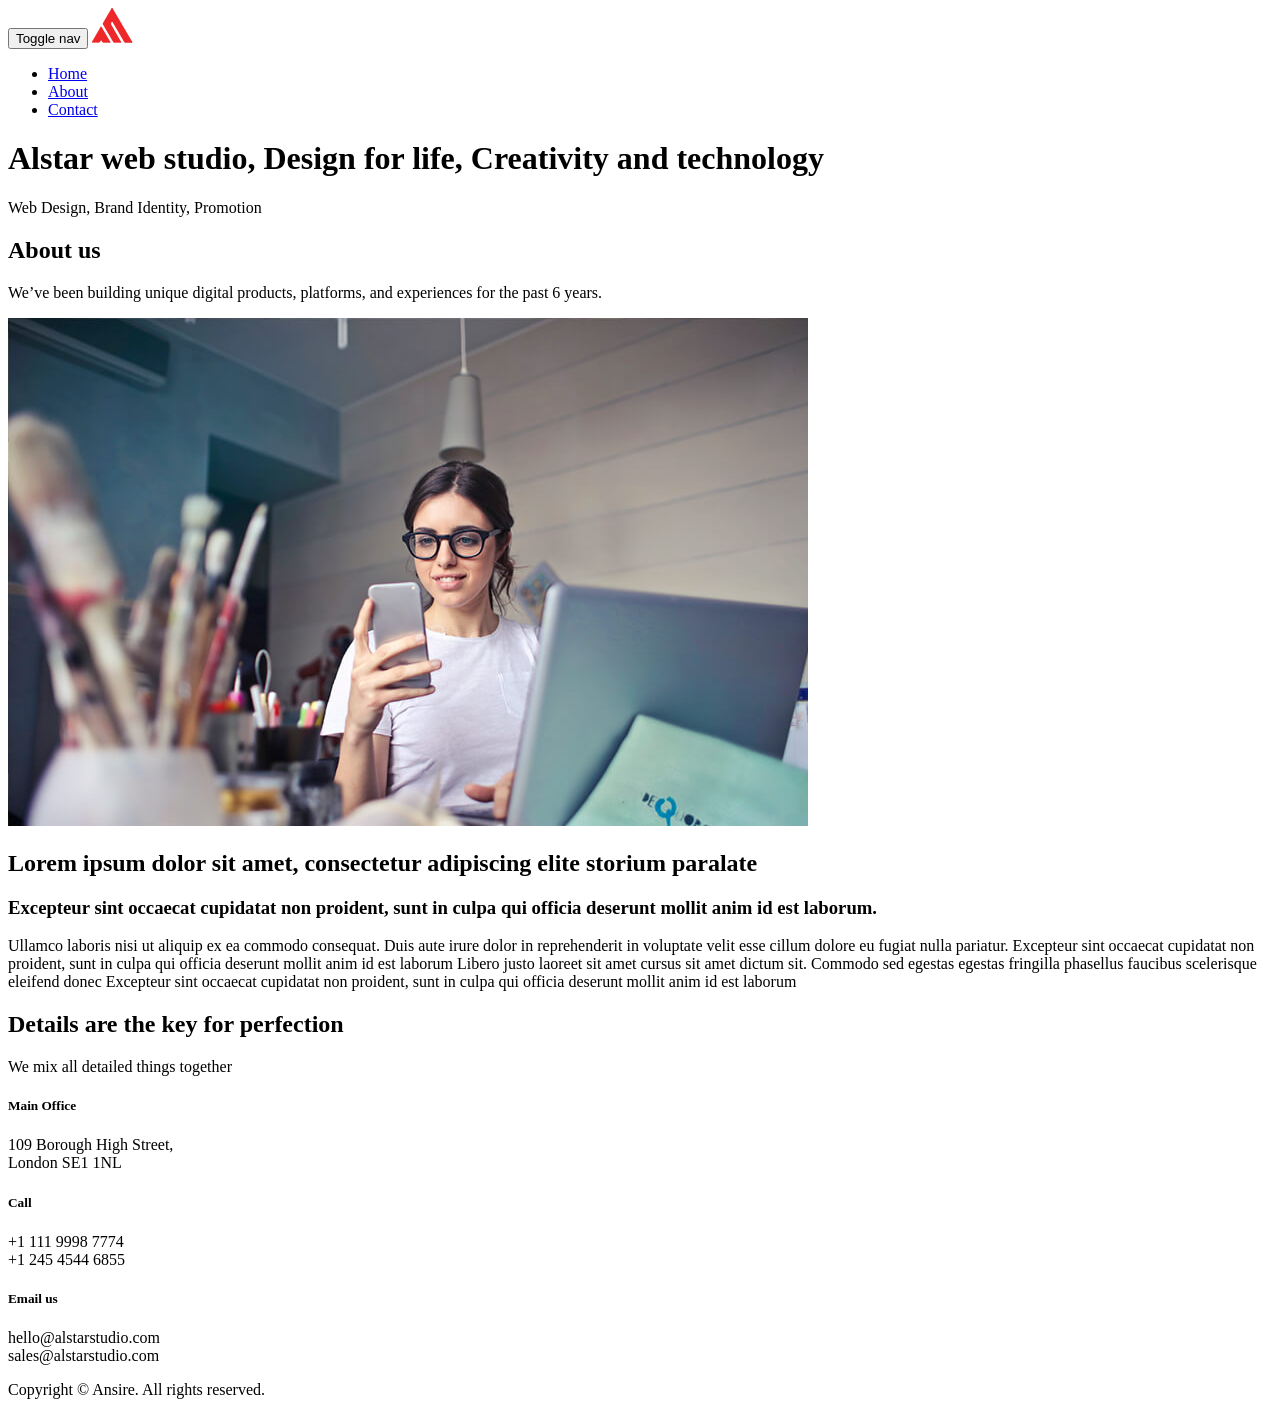
==== index.html @ 0c85a7f2 "changed everything" ====
<!DOCTYPE html>
<html>

<head>
  <title>Alstar - Bootstrap one page parallax template</title>
  <meta charset="utf-8" />
  <meta content="width=device-width, initial-scale=1, maximum-scale=1, user-scalable=no" name="viewport">
  <!-- css -->
  <link href="https://fonts.googleapis.com/css?family=Montserrat:400,700|Open+Sans:400,300,700,800" rel="stylesheet" media="screen">

  <link href="css/bootstrap.min.css" rel="stylesheet" media="screen">
  <link href="css/style.css" rel="stylesheet" media="screen">
  <link href="color/default.css" rel="stylesheet" media="screen">

  <!-- =======================================================
    Theme Name: Alstar
    Theme URL: https://bootstrapmade.com/alstar-free-parallax-bootstrap-template/
    Author: BootstrapMade.com
    Author URL: https://bootstrapmade.com
  ======================================================= -->

</head>

<body>

  <!-- Navigation -->
  <nav class="navbar navbar-default" role="navigation">
    <div class="container">
      <div class="navbar-header">
        <button type="button" class="navbar-toggle" data-toggle="collapse" data-target=".navbar-ex1-collapse">
          <span class="sr-only">Toggle nav</span>
          <span class="icon-bar"></span>
          <span class="icon-bar"></span>
          <span class="icon-bar"></span>
        </button>

        <!-- Logo text or image -->
        <a class="navbar-brand" href="index.html"><img src="img/ansire-logoThumb.png"></a>

      </div>
      <div class="navigation collapse navbar-collapse navbar-ex1-collapse">
        <ul class="nav navbar-nav">
          <li class="current"><a href="#intro">Home</a></li>
          <li><a href="#about">About</a></li>
          <li><a href="#foot">Contact</a></li>
        </ul>
      </div>
    </div>
  </nav>

  <!-- intro area -->
  <div id="intro">
    <div class="intro-text">
      <div class="container">
        <div class="col-md-12">
          <div id="rotator">
            <h1><span class="1strotate">Alstar web studio, Design for life, Creativity and technology</span></h1>
            <div class="line-spacer"></div>
            <p><span class="2ndrotate">Web Design, Brand Identity, Promotion</span></p>
          </div>
        </div>
      </div>
    </div>
  </div>

  <!-- About -->
  <section id="about" class="home-section bg-white">
    <div class="container">
      <div class="row">
        <div class="col-md-offset-2 col-md-8">
          <div class="section-heading">
            <h2>About us</h2>
            <div class="heading-line"></div>
            <p>We’ve been building unique digital products, platforms, and experiences for the past 6 years.</p>
          </div>
        </div>
      </div>
      <div class="row wow fadeInUp">
        <div class="col-md-6 about-img">
          <img src="img/about-img.jpg" alt="">
        </div>

        <div class="col-md-6 content">
          <h2>Lorem ipsum dolor sit amet, consectetur adipiscing elite storium paralate</h2>
          <h3>Excepteur sint occaecat cupidatat non proident, sunt in culpa qui officia deserunt mollit anim id est laborum.</h3>
          <p>
            Ullamco laboris nisi ut aliquip ex ea commodo consequat. Duis aute irure dolor in reprehenderit in voluptate velit esse cillum dolore eu fugiat nulla pariatur. Excepteur sint occaecat cupidatat non proident, sunt in culpa qui officia deserunt mollit anim id est laborum Libero justo laoreet sit amet cursus sit amet dictum sit. Commodo sed egestas egestas fringilla phasellus faucibus scelerisque eleifend donec Excepteur sint occaecat cupidatat non proident, sunt in culpa qui officia deserunt mollit anim id est laborum
          </p>
        </div>
      </div>
    </div>
  </section>

  <!-- Parallax 1 -->
  <section id="parallax1" class="home-section parallax" data-stellar-background-ratio="0.5">
    <div class="container">
      <div class="row">
        <div class="col-md-12">
          <div class="color-light">
            <h2 class="wow bounceInDown" data-wow-delay="0.5s">Details are the key for perfection</h2>
            <p class="lead wow bounceInUp" data-wow-delay="1s">We mix all detailed things together</p>
          </div>
        </div>
      </div>
    </div>
  </section>

  <!-- Bottom widget -->
  <section id="bottom-widget" class="home-section bg-white">
    <div class="container">
      <div class="row">
        <div class="col-md-4">
          <div class="contact-widget wow bounceInLeft">
            <i class="fa fa-map-marker fa-4x"></i>
            <h5>Main Office</h5>
            <p>
              109 Borough High Street,<br />London SE1 1NL
            </p>
          </div>
        </div>
        <div class="col-md-4">
          <div class="contact-widget wow bounceInUp">
            <i class="fa fa-phone fa-4x"></i>
            <h5>Call</h5>
            <p>
              +1 111 9998 7774<br> +1 245 4544 6855

            </p>
          </div>
        </div>
        <div class="col-md-4">
          <div class="contact-widget wow bounceInRight">
            <i class="fa fa-envelope fa-4x"></i>
            <h5>Email us</h5>
            <p>
              hello@alstarstudio.com<br />sales@alstarstudio.com
            </p>
          </div>
        </div>
      </div>
    </div>
  </section>

  <!-- Footer -->
  <footer id = "foot">
    <div class="container">
      <div class="row">
        <div class="col-md-12">
          <p>Copyright &copy; Ansire. All rights reserved.</p>
          <div class="credits">
            <!--
              All the links in the footer should remain intact.
              You can delete the links only if you purchased the pro version.
              Licensing information: https://bootstrapmade.com/license/
              Purchase the pro version with working PHP/AJAX contact form: https://bootstrapmade.com/buy/?theme=Alstar
            -->
          </div>
        </div>
      </div>
    </div>
  </footer>

  <a href="#" class="back-to-top"><i class="fa fa-chevron-up"></i></a>

  <!-- js -->
  <script src="js/jquery.js"></script>
  <script src="js/bootstrap.min.js"></script>
  <script src="js/wow.min.js"></script>
  <script src="js/mb.bgndGallery.js"></script>
  <script src="js/mb.bgndGallery.effects.js"></script>
  <script src="js/jquery.simple-text-rotator.min.js"></script>
  <script src="js/jquery.scrollTo.min.js"></script>
  <script src="js/jquery.nav.js"></script>
  <script src="js/modernizr.custom.js"></script>
  <script src="js/grid.js"></script>
  <script src="js/stellar.js"></script>
  <!-- Contact Form JavaScript File -->
  <script src="contactform/contactform.js"></script>

  <!-- Template Custom Javascript File -->
  <script src="js/custom.js"></script>

</body>
</html>
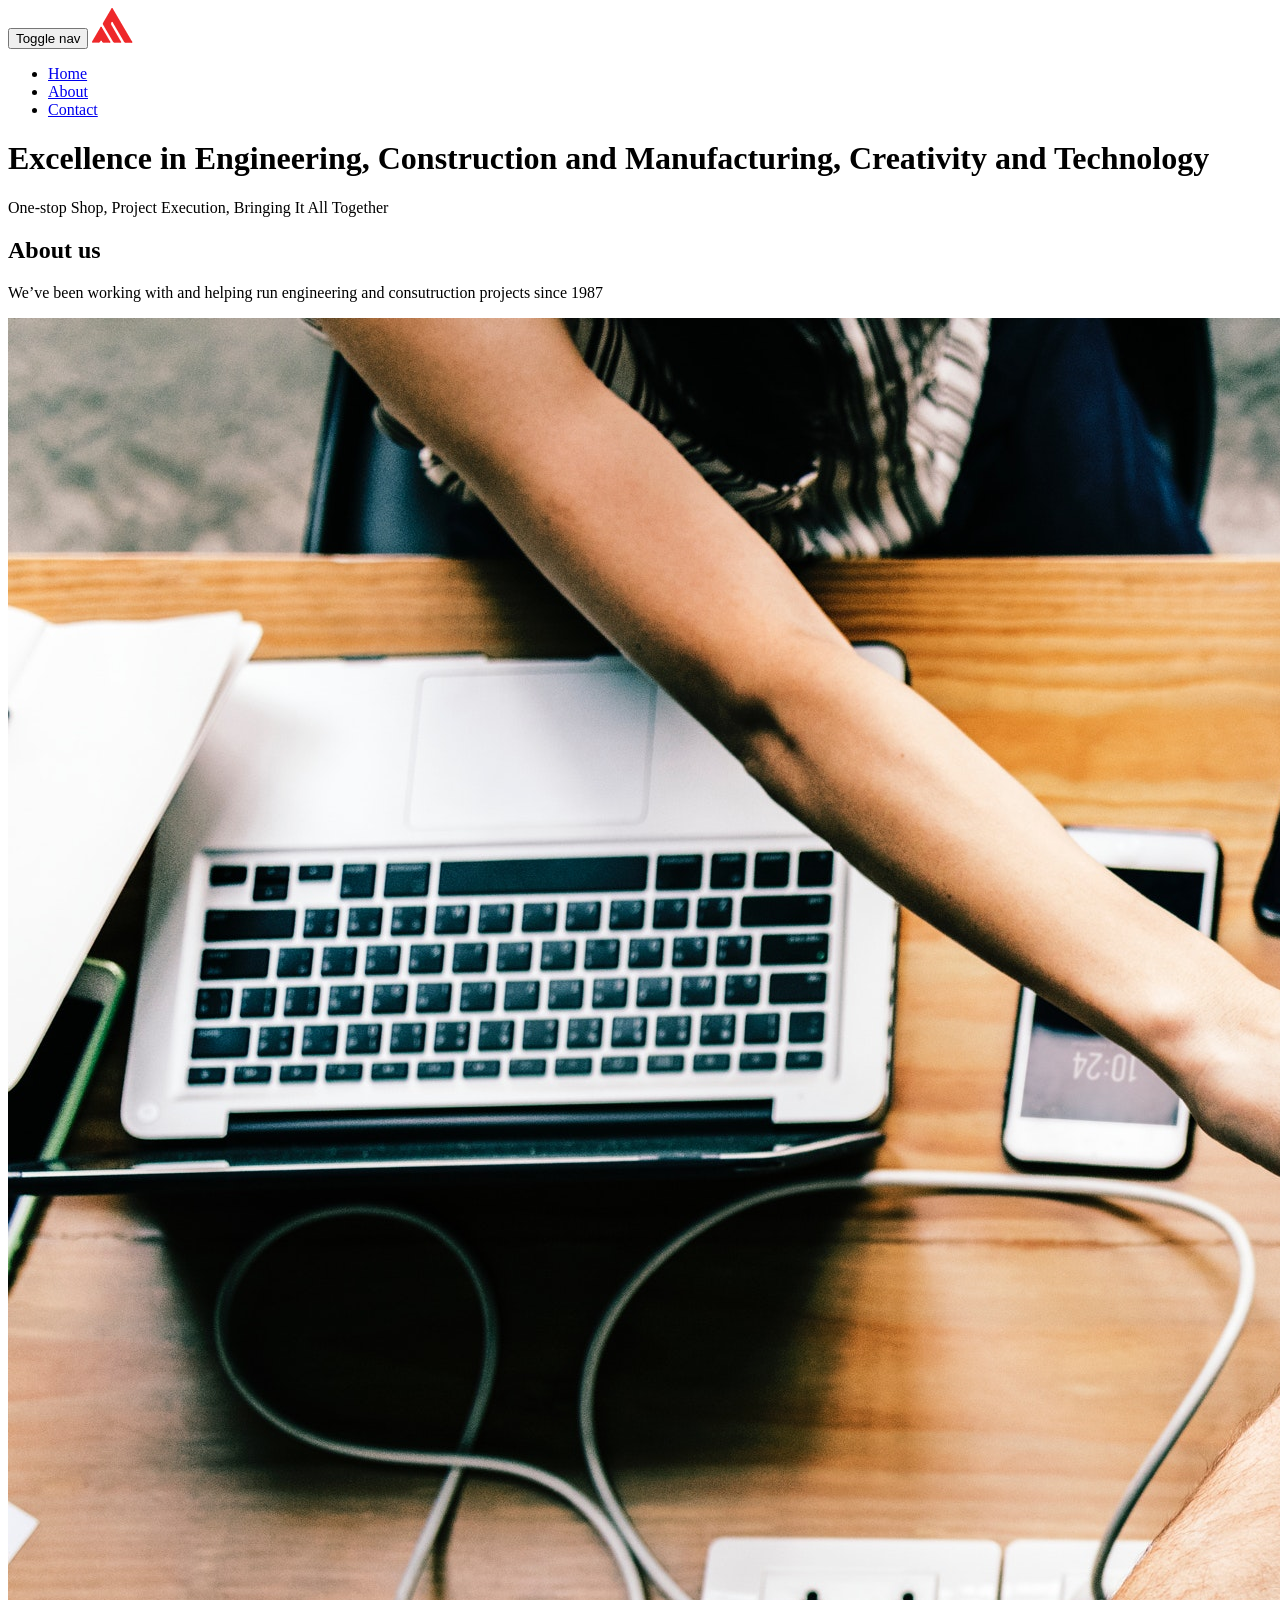
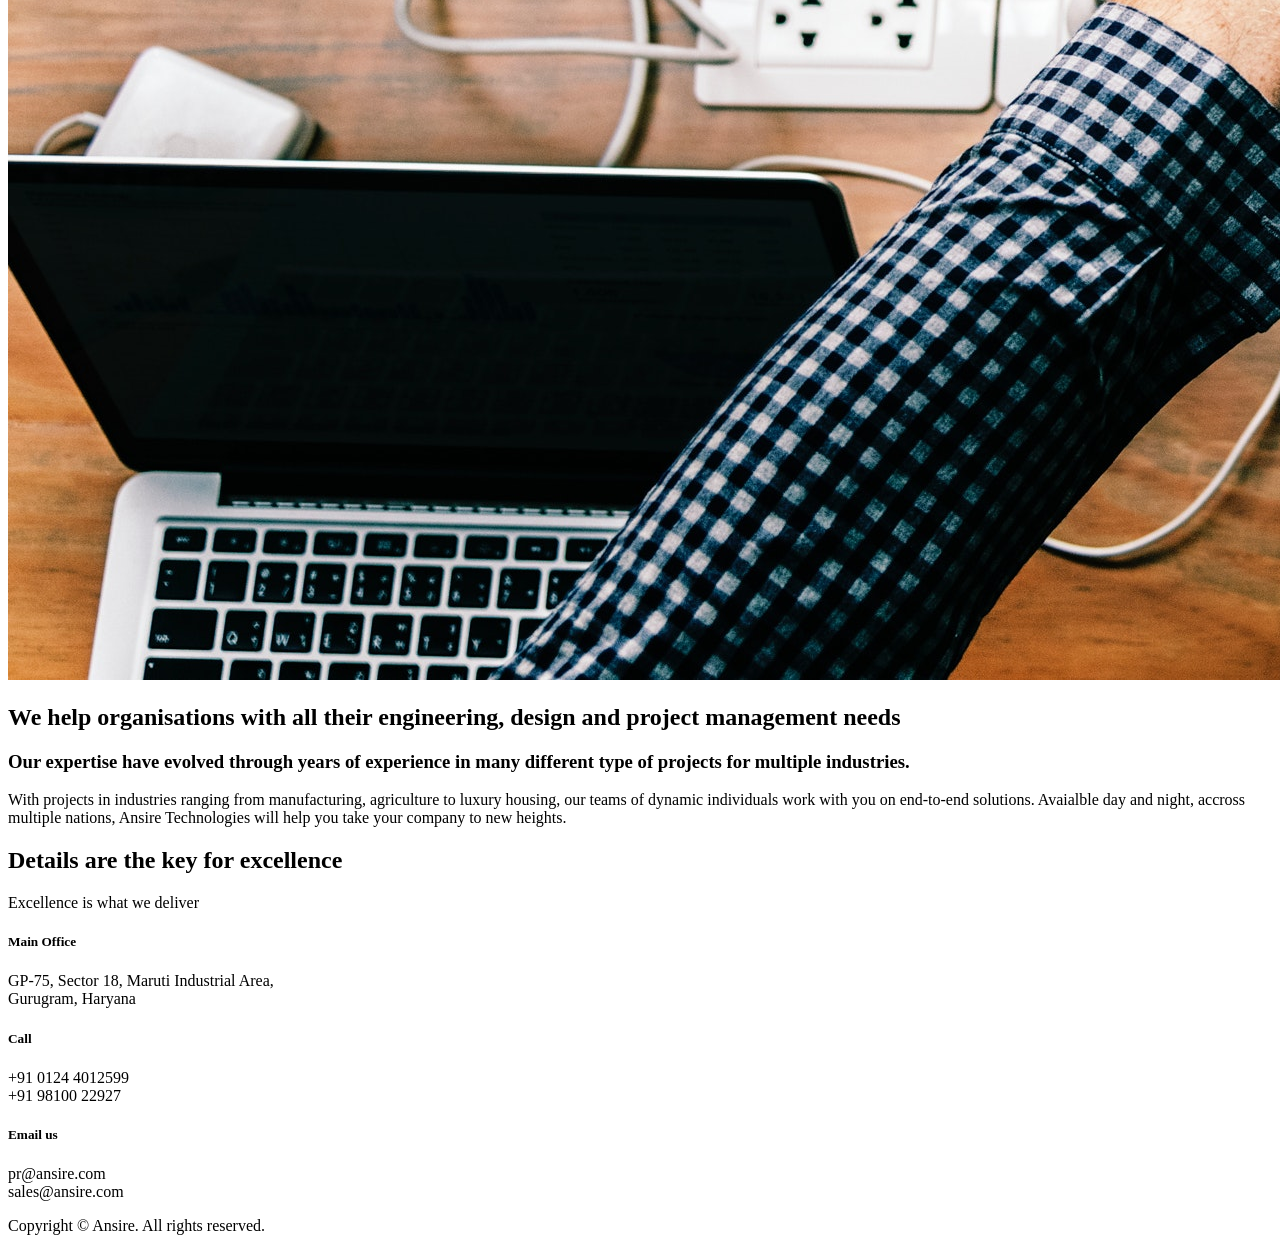
==== commit bcf951f6: "text and data changes" ====
--- a/index.html
+++ b/index.html
@@ -2,7 +2,7 @@
 <html>
 
 <head>
-  <title>Alstar - Bootstrap one page parallax template</title>
+  <title>Ansire</title>
   <meta charset="utf-8" />
   <meta content="width=device-width, initial-scale=1, maximum-scale=1, user-scalable=no" name="viewport">
   <!-- css -->
@@ -54,9 +54,9 @@
       <div class="container">
         <div class="col-md-12">
           <div id="rotator">
-            <h1><span class="1strotate">Alstar web studio, Design for life, Creativity and technology</span></h1>
+            <h1><span class="1strotate">Excellence in Engineering, Construction and Manufacturing, Creativity and Technology</span></h1>
             <div class="line-spacer"></div>
-            <p><span class="2ndrotate">Web Design, Brand Identity, Promotion</span></p>
+            <p><span class="2ndrotate">One-stop Shop, Project Execution, Bringing It All Together</span></p>
           </div>
         </div>
       </div>
@@ -71,7 +71,7 @@
           <div class="section-heading">
             <h2>About us</h2>
             <div class="heading-line"></div>
-            <p>We’ve been building unique digital products, platforms, and experiences for the past 6 years.</p>
+            <p>We’ve been working with and helping run engineering and consutruction projects since 1987</p>
           </div>
         </div>
       </div>
@@ -81,10 +81,10 @@
         </div>
 
         <div class="col-md-6 content">
-          <h2>Lorem ipsum dolor sit amet, consectetur adipiscing elite storium paralate</h2>
-          <h3>Excepteur sint occaecat cupidatat non proident, sunt in culpa qui officia deserunt mollit anim id est laborum.</h3>
+          <h2>We help organisations with all their engineering, design and project management needs</h2>
+          <h3>Our expertise have evolved through years of experience in many different type of projects for multiple industries.</h3>
           <p>
-            Ullamco laboris nisi ut aliquip ex ea commodo consequat. Duis aute irure dolor in reprehenderit in voluptate velit esse cillum dolore eu fugiat nulla pariatur. Excepteur sint occaecat cupidatat non proident, sunt in culpa qui officia deserunt mollit anim id est laborum Libero justo laoreet sit amet cursus sit amet dictum sit. Commodo sed egestas egestas fringilla phasellus faucibus scelerisque eleifend donec Excepteur sint occaecat cupidatat non proident, sunt in culpa qui officia deserunt mollit anim id est laborum
+            With projects in industries ranging from manufacturing, agriculture to luxury housing, our teams of dynamic individuals work with you on end-to-end solutions. Avaialble day and night, accross multiple nations, Ansire Technologies will help you take your company to new heights.
           </p>
         </div>
       </div>
@@ -97,8 +97,8 @@
       <div class="row">
         <div class="col-md-12">
           <div class="color-light">
-            <h2 class="wow bounceInDown" data-wow-delay="0.5s">Details are the key for perfection</h2>
-            <p class="lead wow bounceInUp" data-wow-delay="1s">We mix all detailed things together</p>
+            <h2 class="wow bounceInDown" data-wow-delay="0.5s">Details are the key for excellence</h2>
+            <p class="lead wow bounceInUp" data-wow-delay="1s">Excellence is what we deliver</p>
           </div>
         </div>
       </div>
@@ -114,7 +114,7 @@
             <i class="fa fa-map-marker fa-4x"></i>
             <h5>Main Office</h5>
             <p>
-              109 Borough High Street,<br />London SE1 1NL
+              GP-75, Sector 18, Maruti Industrial Area,<br />Gurugram, Haryana
             </p>
           </div>
         </div>
@@ -123,7 +123,7 @@
             <i class="fa fa-phone fa-4x"></i>
             <h5>Call</h5>
             <p>
-              +1 111 9998 7774<br> +1 245 4544 6855
+              +91 0124 4012599 <br> +91 98100 22927
 
             </p>
           </div>
@@ -133,7 +133,7 @@
             <i class="fa fa-envelope fa-4x"></i>
             <h5>Email us</h5>
             <p>
-              hello@alstarstudio.com<br />sales@alstarstudio.com
+              pr@ansire.com<br />sales@ansire.com
             </p>
           </div>
         </div>
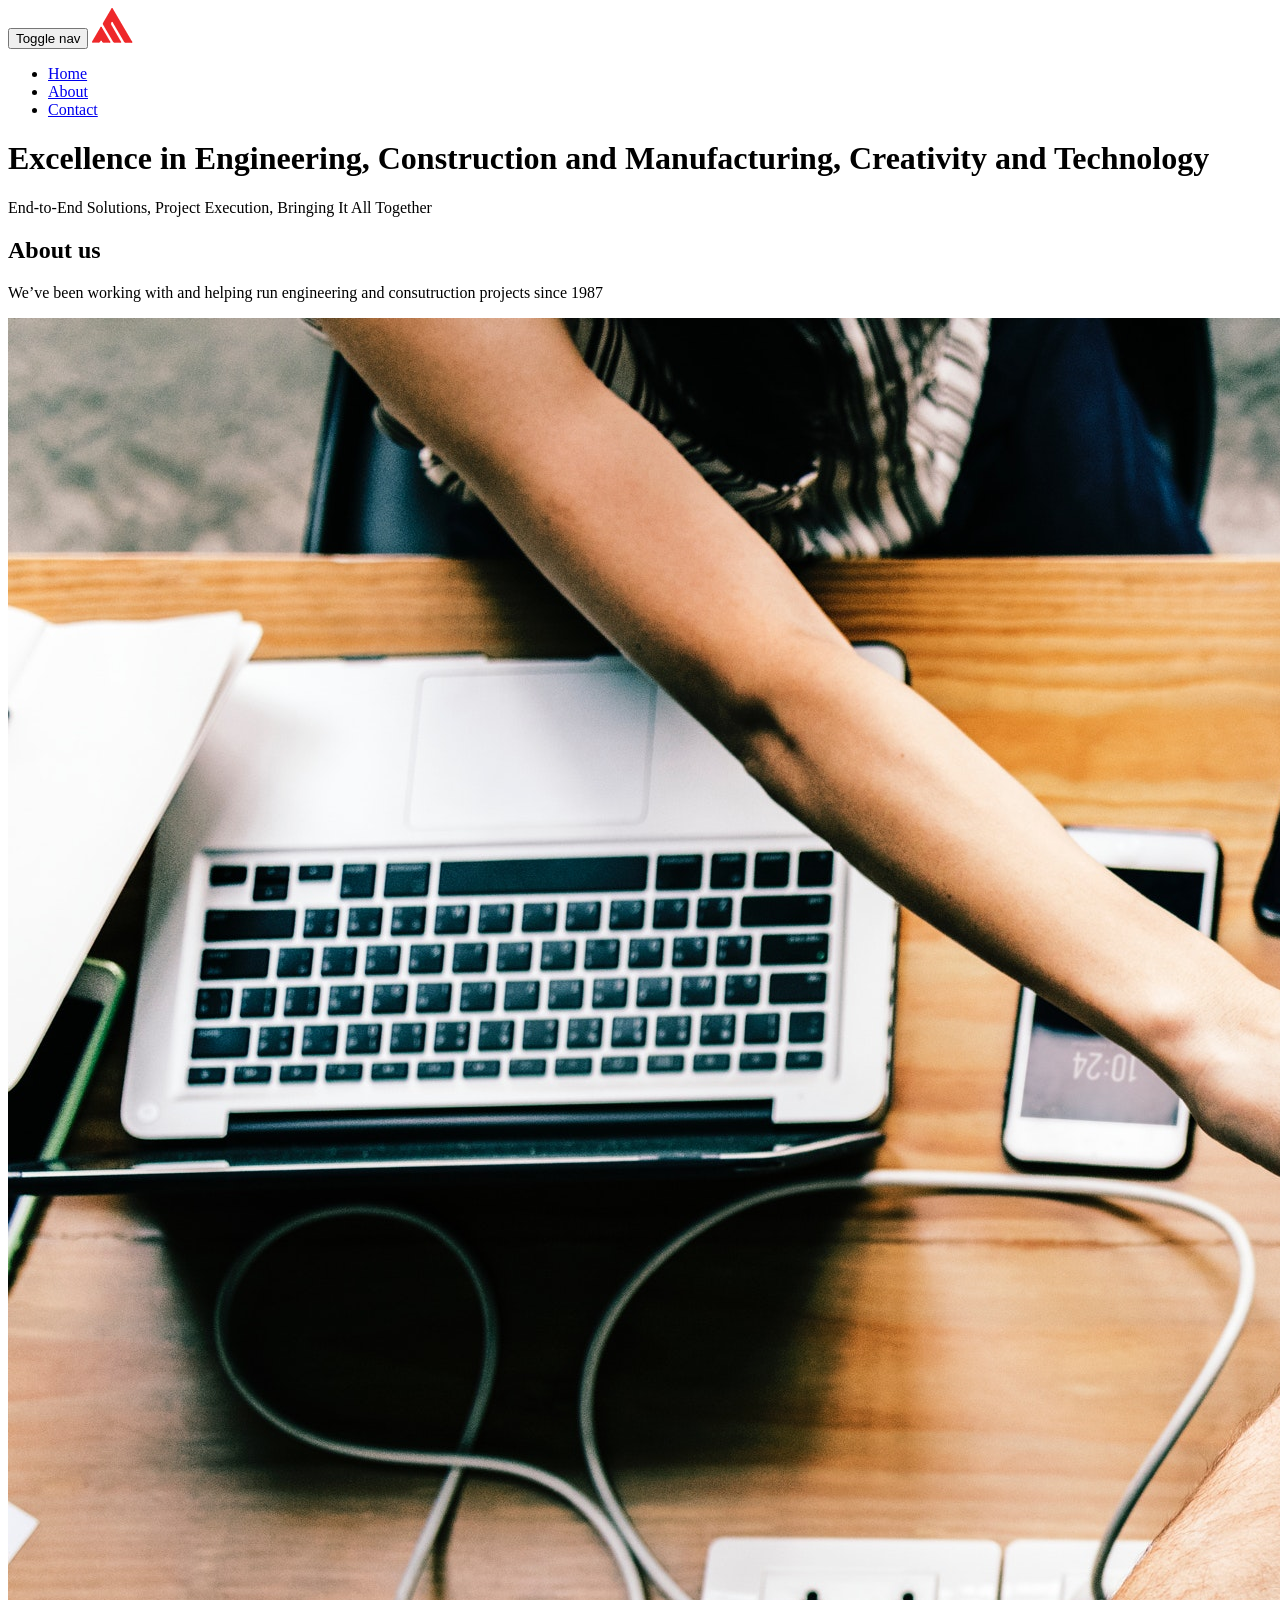
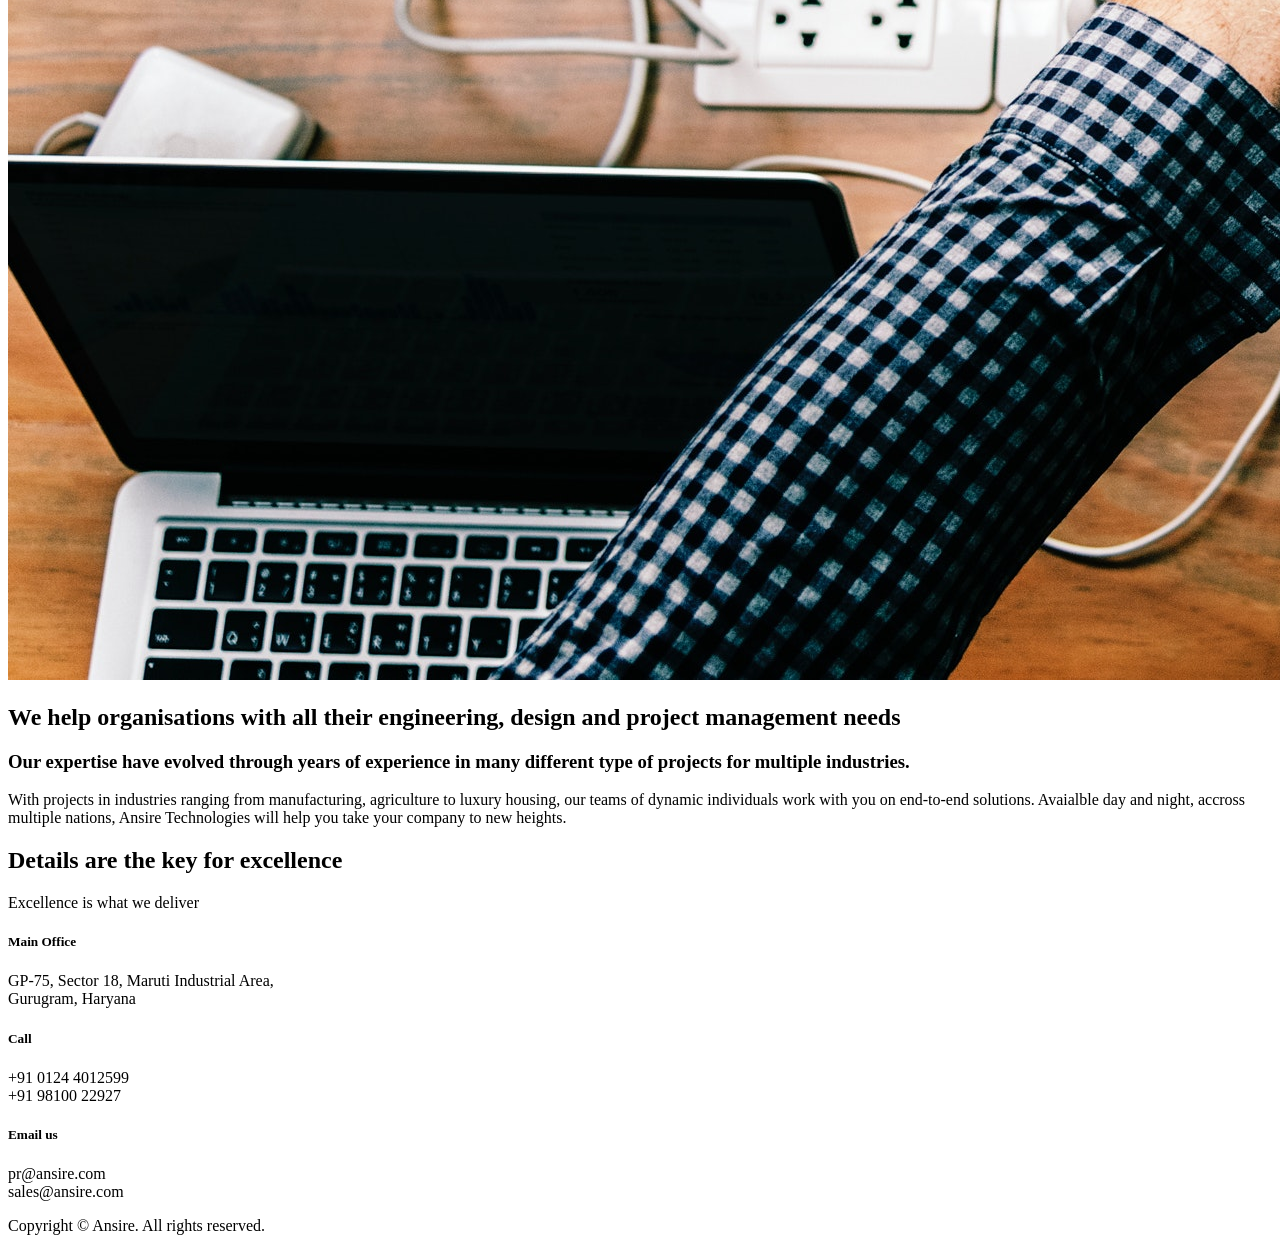
==== commit 70b21085: "master" ====
--- a/index.html
+++ b/index.html
@@ -1,4 +1,4 @@
-<!DOCTYPE html>
+﻿<!DOCTYPE html>
 <html>
 
 <head>
@@ -56,7 +56,7 @@
           <div id="rotator">
             <h1><span class="1strotate">Excellence in Engineering, Construction and Manufacturing, Creativity and Technology</span></h1>
             <div class="line-spacer"></div>
-            <p><span class="2ndrotate">One-stop Shop, Project Execution, Bringing It All Together</span></p>
+            <p><span class="2ndrotate">End-to-End Solutions, Project Execution, Bringing It All Together</span></p>
           </div>
         </div>
       </div>
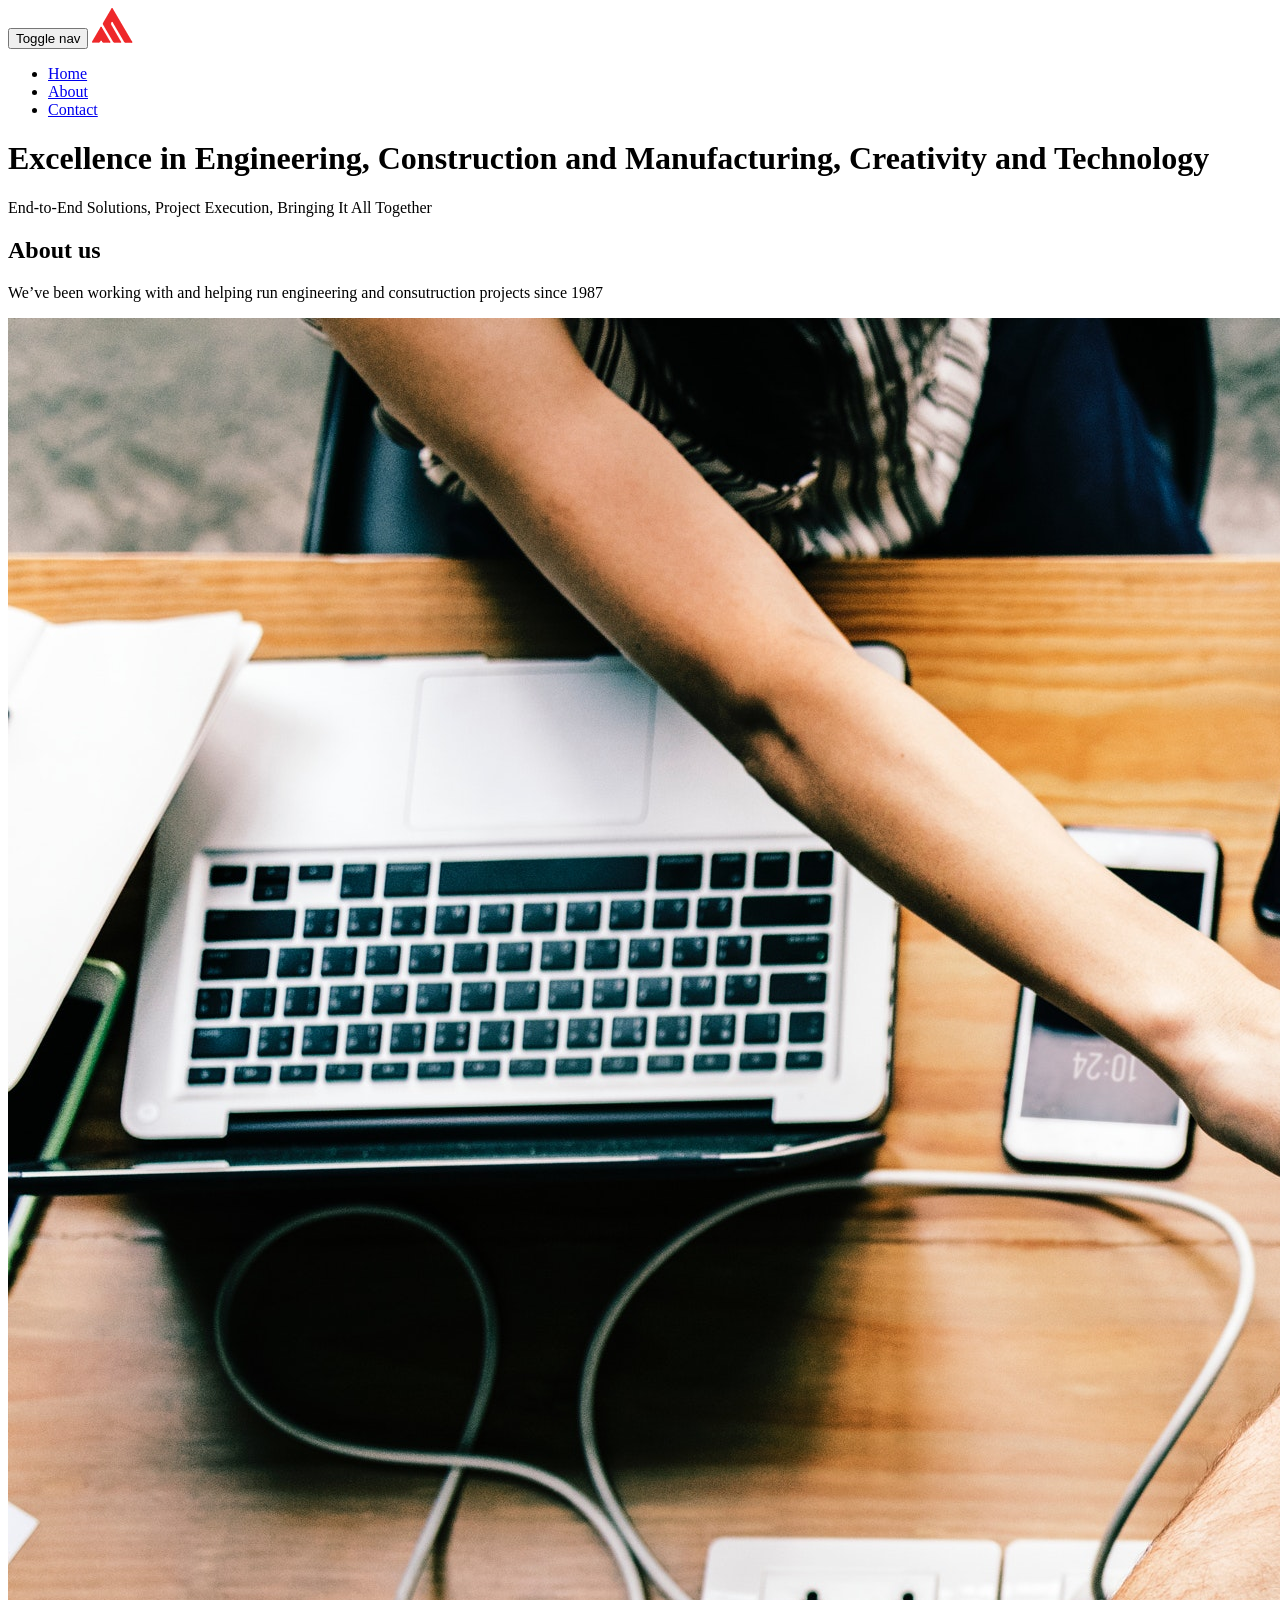
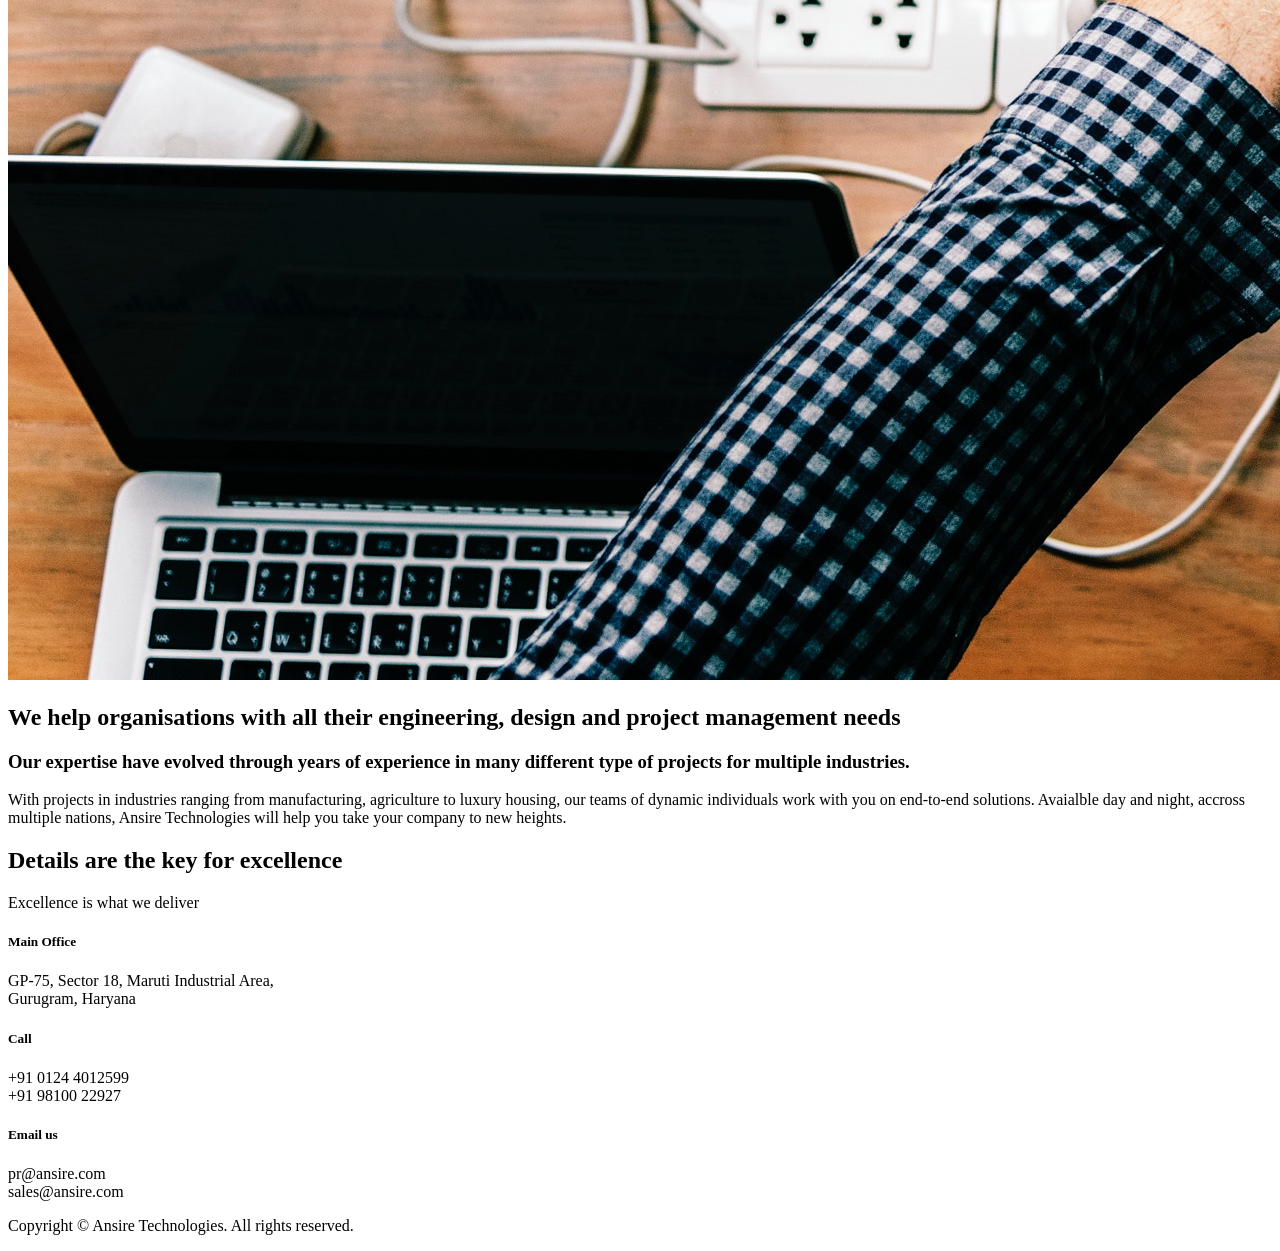
==== commit 0c9b4027: "copyright ansire technologies" ====
--- a/index.html
+++ b/index.html
@@ -146,7 +146,7 @@
     <div class="container">
       <div class="row">
         <div class="col-md-12">
-          <p>Copyright &copy; Ansire. All rights reserved.</p>
+          <p>Copyright &copy; Ansire Technologies. All rights reserved.</p>
           <div class="credits">
             <!--
               All the links in the footer should remain intact.
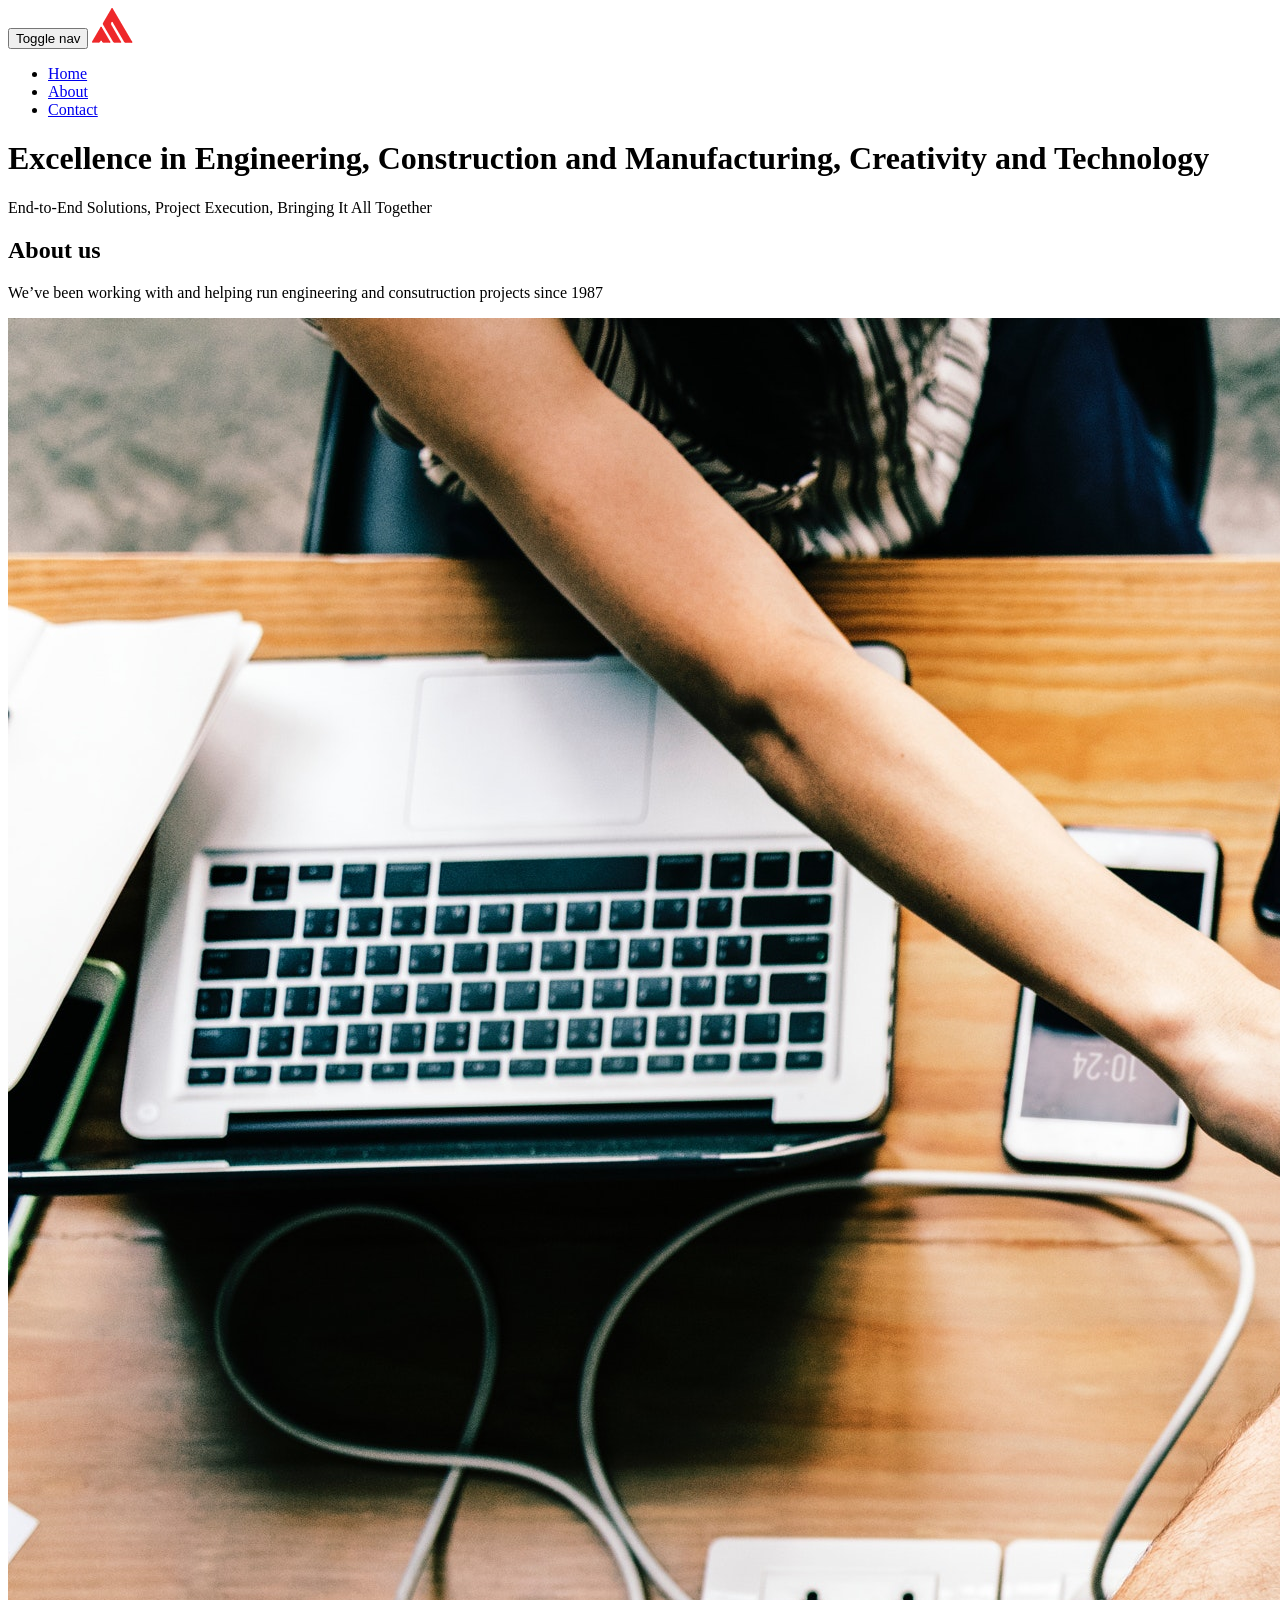
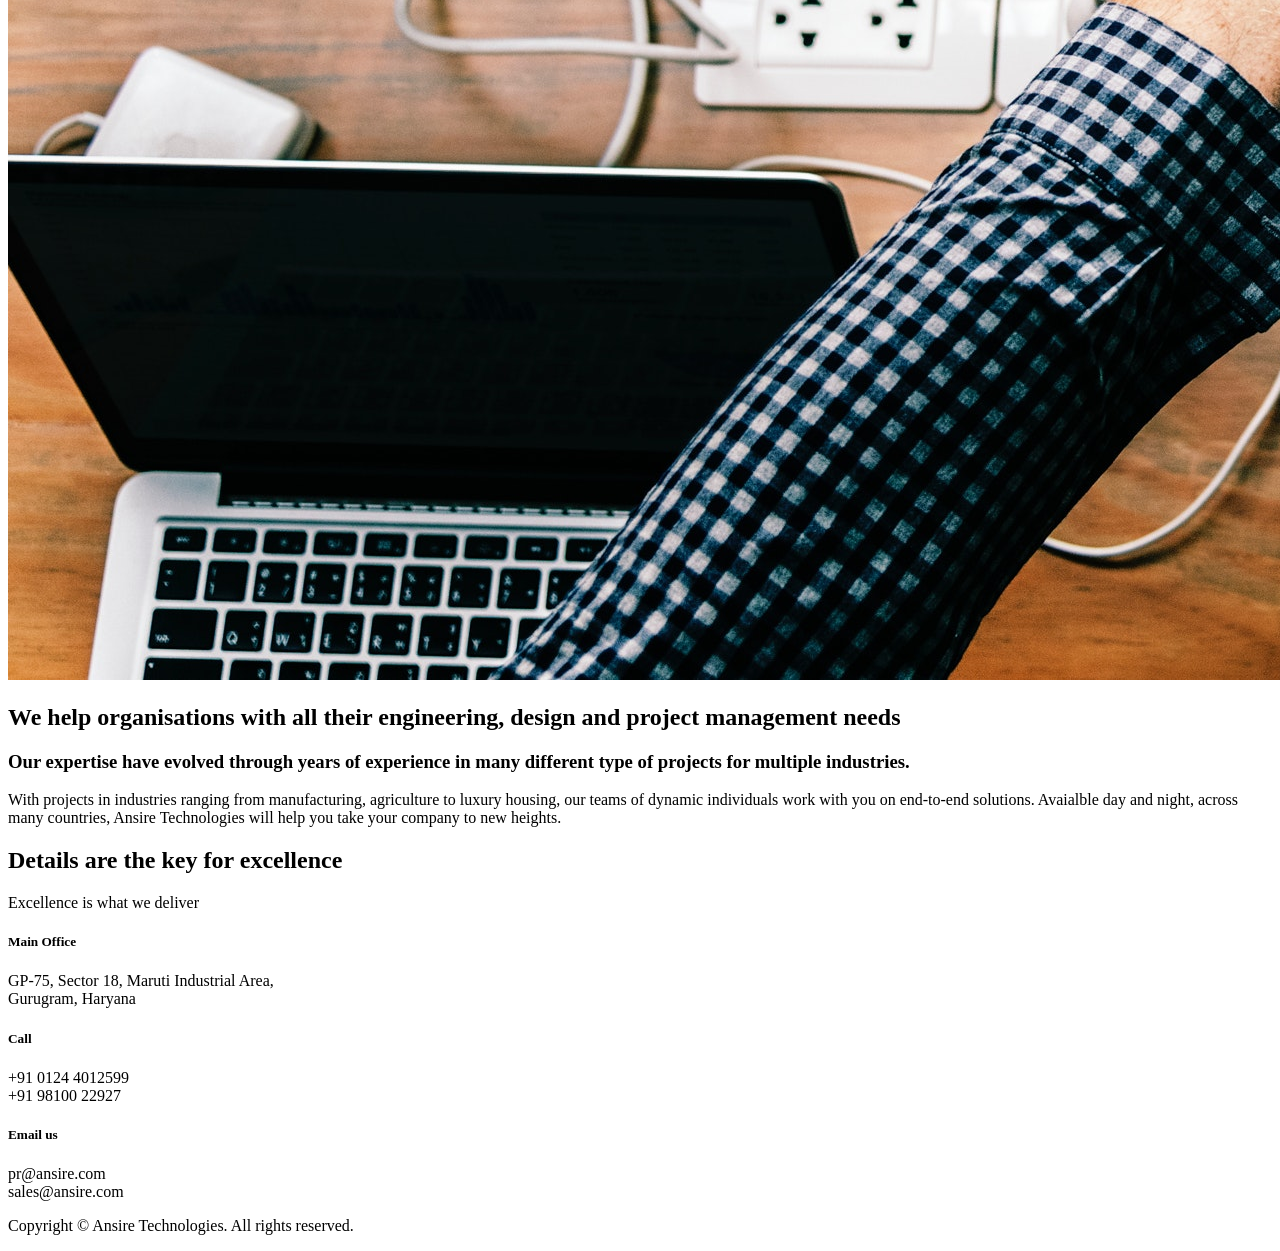
==== commit 5759df89: "across many countries" ====
--- a/index.html
+++ b/index.html
@@ -84,7 +84,7 @@
           <h2>We help organisations with all their engineering, design and project management needs</h2>
           <h3>Our expertise have evolved through years of experience in many different type of projects for multiple industries.</h3>
           <p>
-            With projects in industries ranging from manufacturing, agriculture to luxury housing, our teams of dynamic individuals work with you on end-to-end solutions. Avaialble day and night, accross multiple nations, Ansire Technologies will help you take your company to new heights.
+            With projects in industries ranging from manufacturing, agriculture to luxury housing, our teams of dynamic individuals work with you on end-to-end solutions. Avaialble day and night, across many countries, Ansire Technologies will help you take your company to new heights.
           </p>
         </div>
       </div>
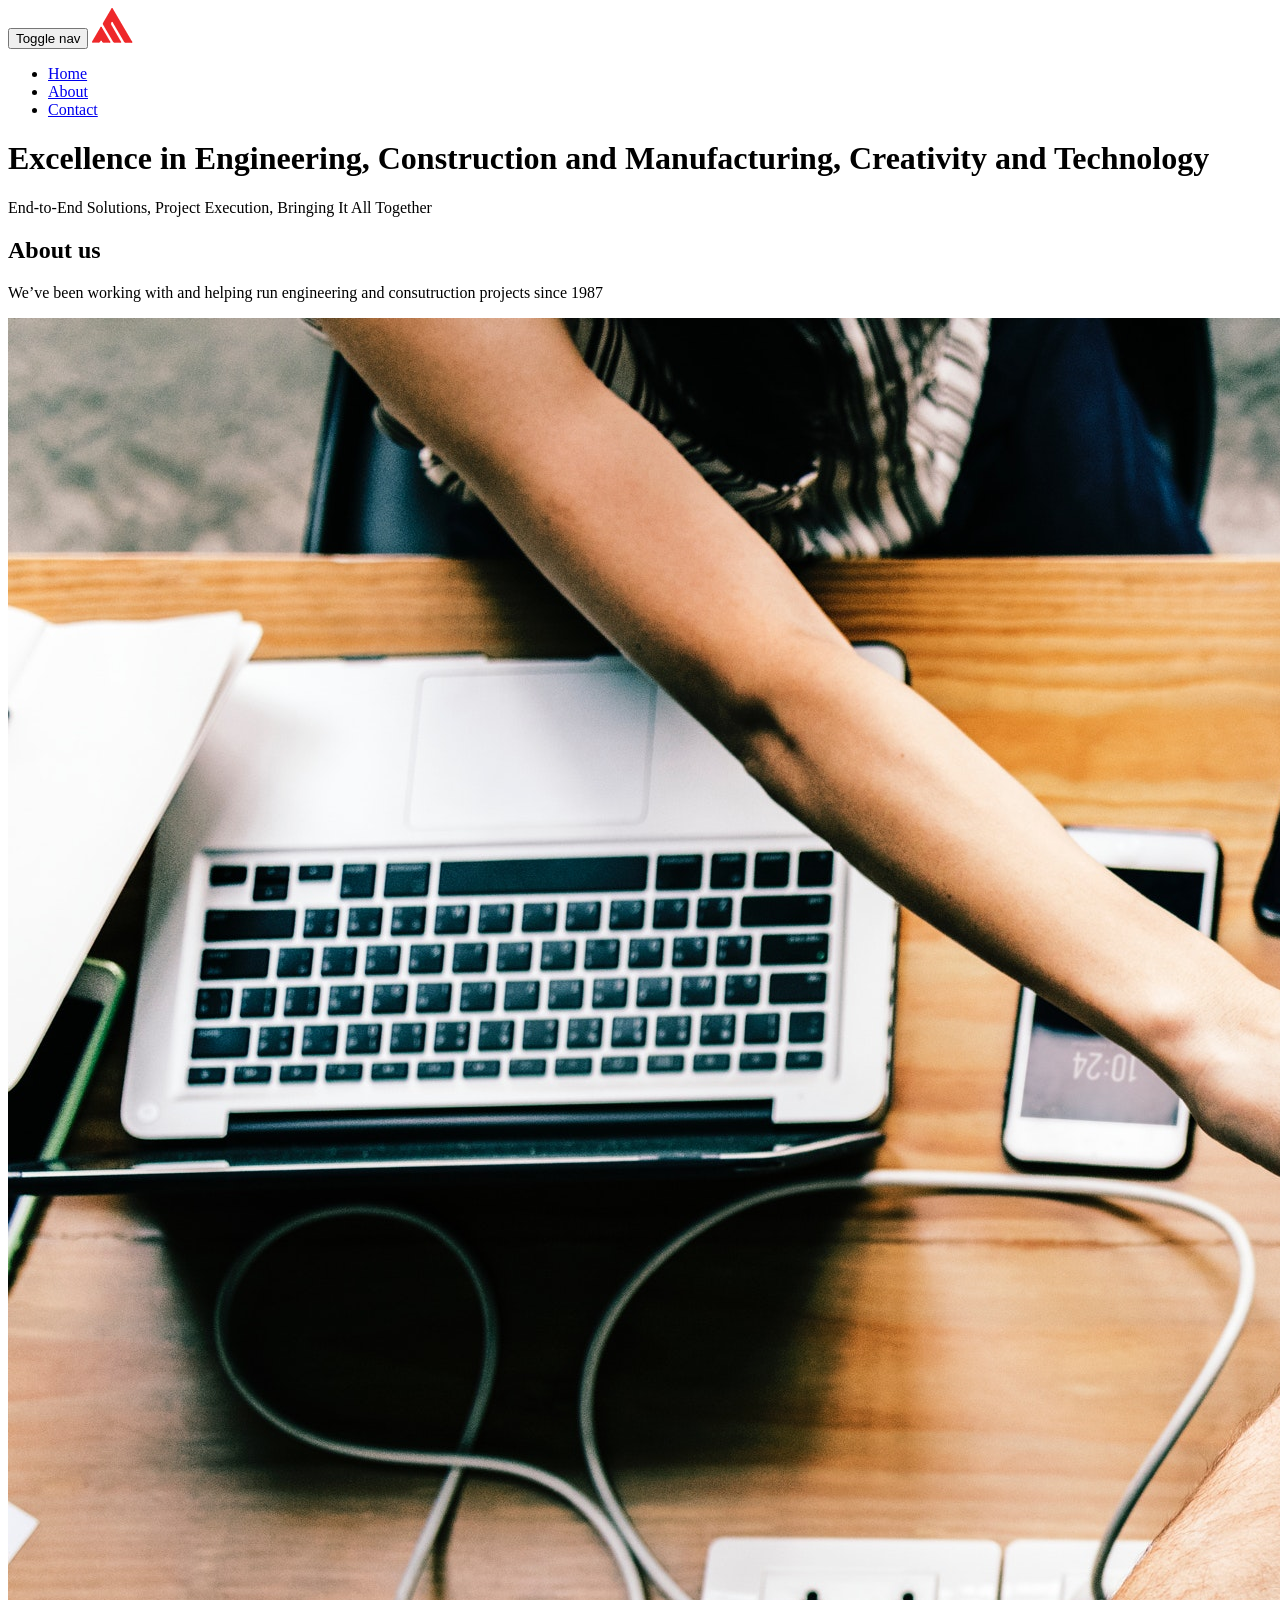
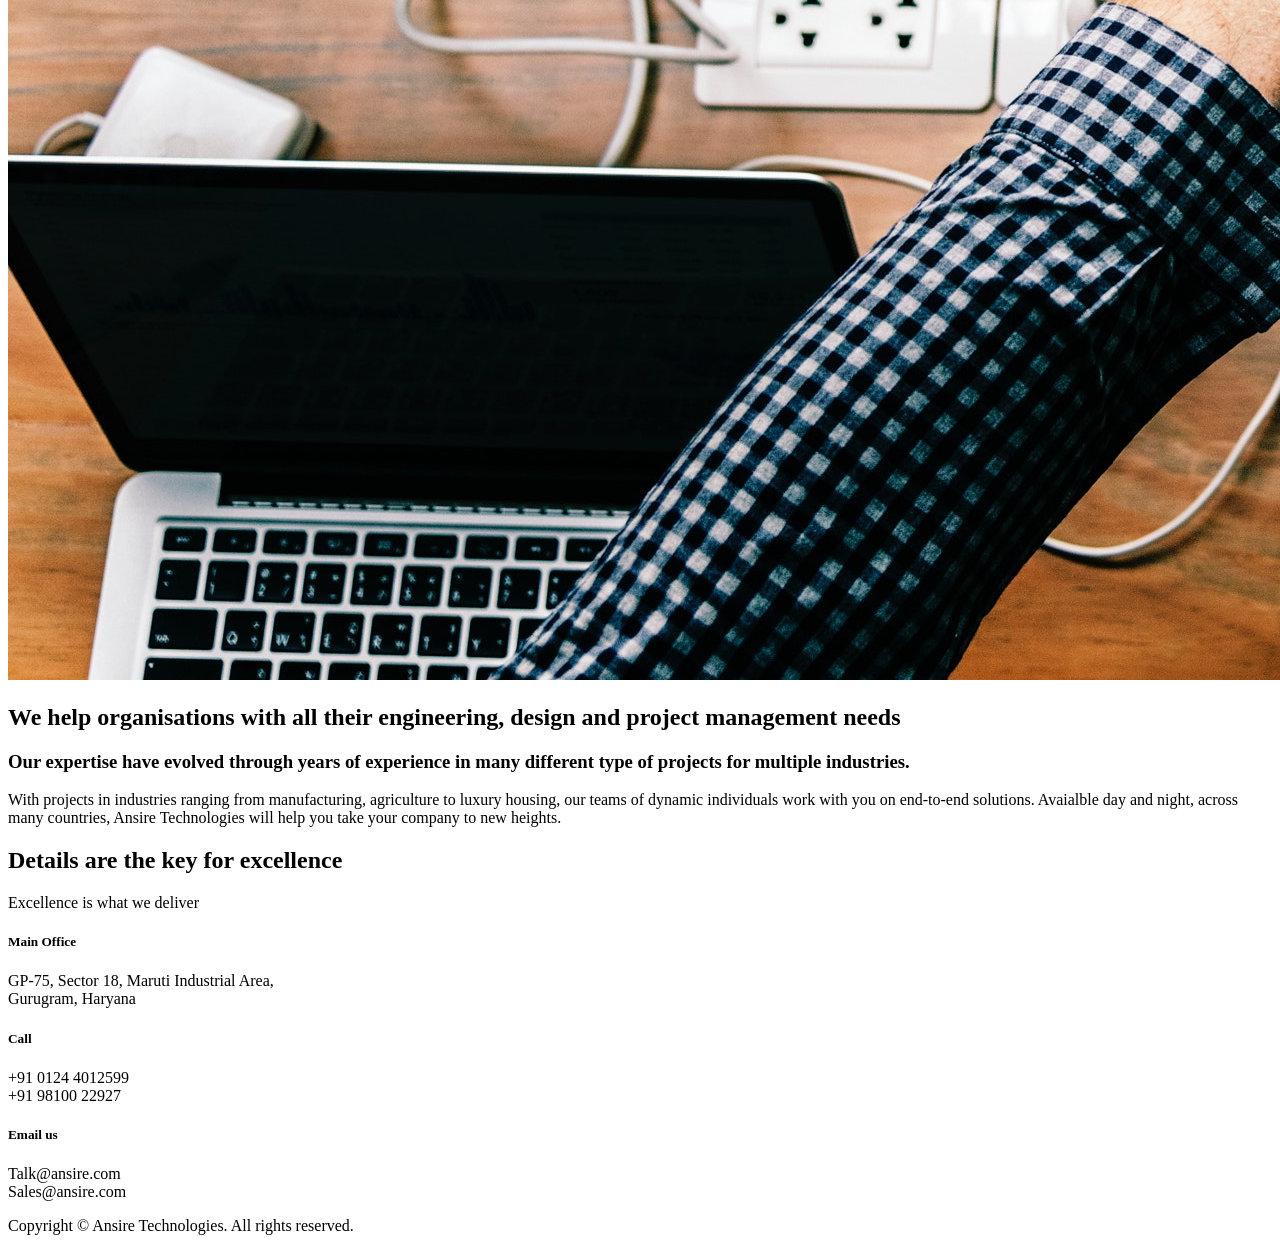
==== commit f6d54d0b: "talk @ ansire" ====
--- a/index.html
+++ b/index.html
@@ -13,10 +13,10 @@
   <link href="color/default.css" rel="stylesheet" media="screen">
 
   <!-- =======================================================
-    Theme Name: Alstar
-    Theme URL: https://bootstrapmade.com/alstar-free-parallax-bootstrap-template/
-    Author: BootstrapMade.com
-    Author URL: https://bootstrapmade.com
+    Theme Name:
+    Theme URL: 
+    Author: 
+    Author URL: 
   ======================================================= -->
 
 </head>
@@ -133,7 +133,7 @@
             <i class="fa fa-envelope fa-4x"></i>
             <h5>Email us</h5>
             <p>
-              pr@ansire.com<br />sales@ansire.com
+              Talk@ansire.com<br />Sales@ansire.com
             </p>
           </div>
         </div>
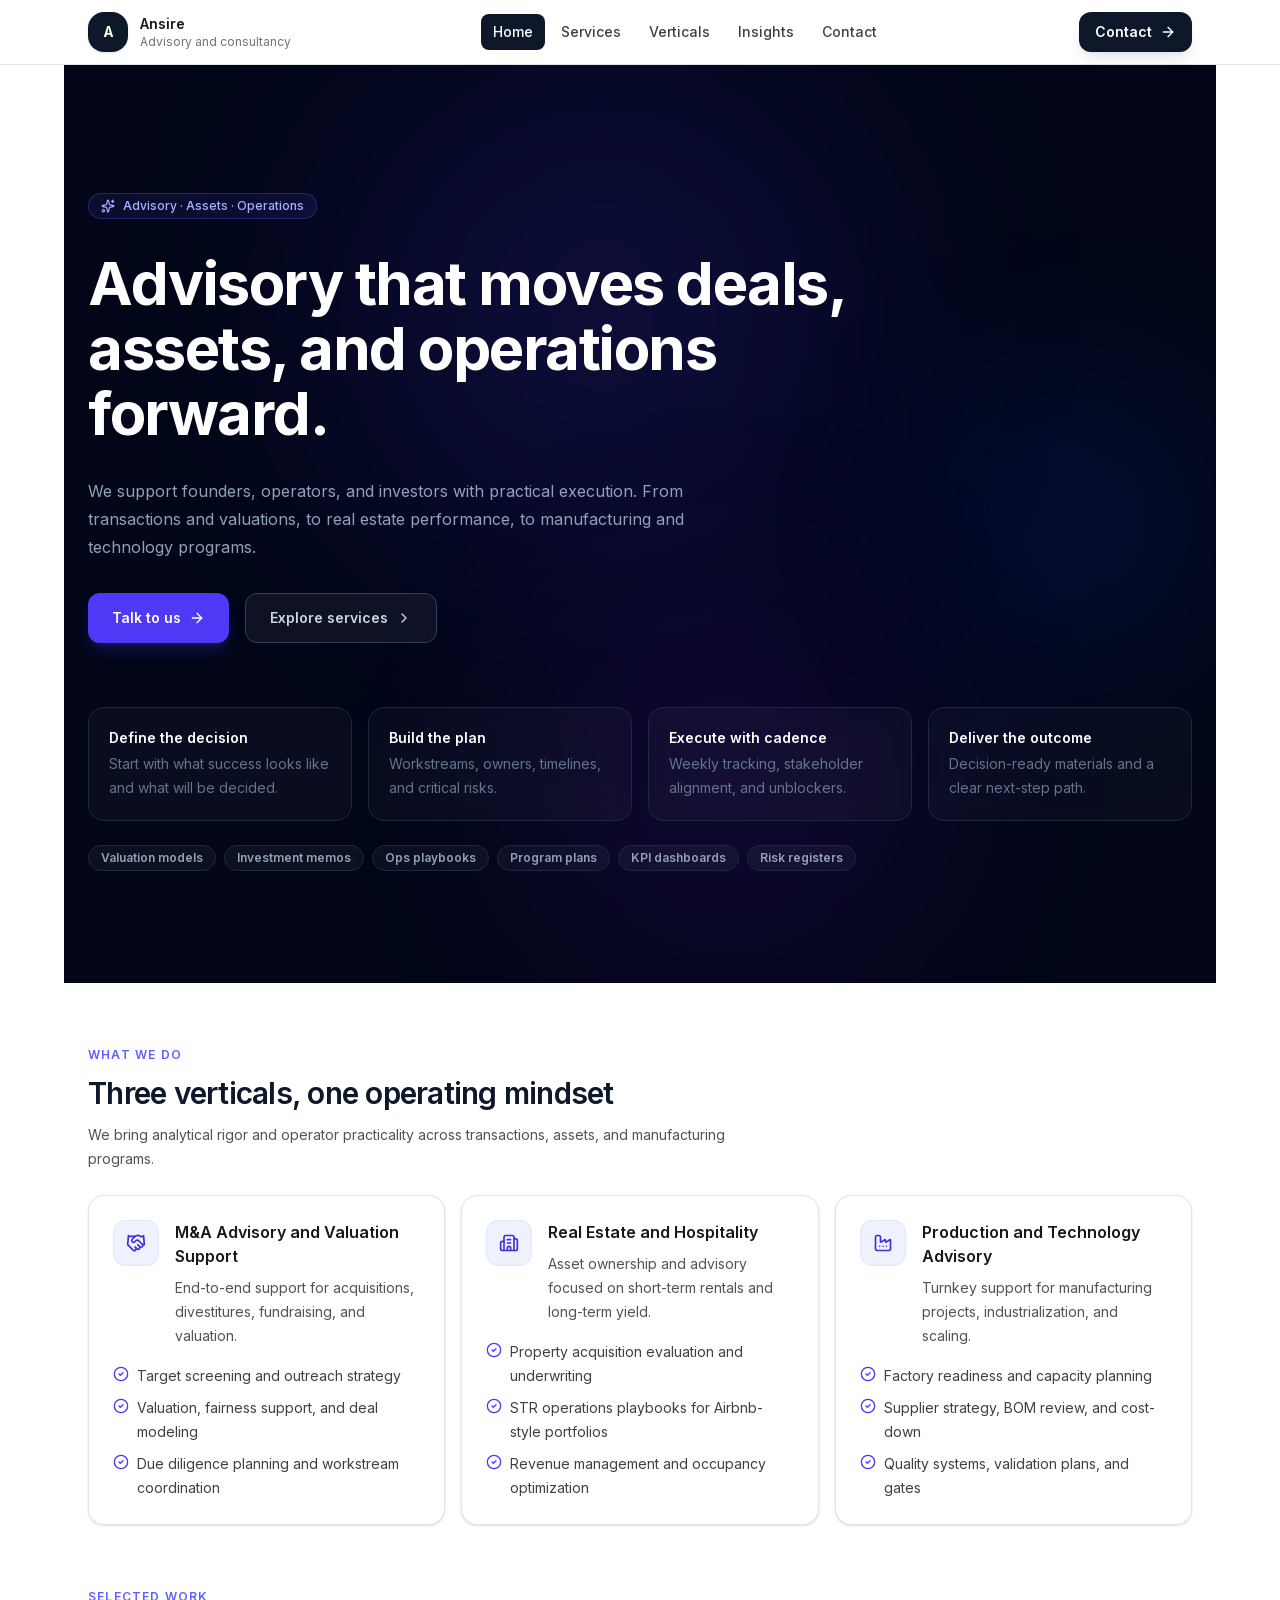
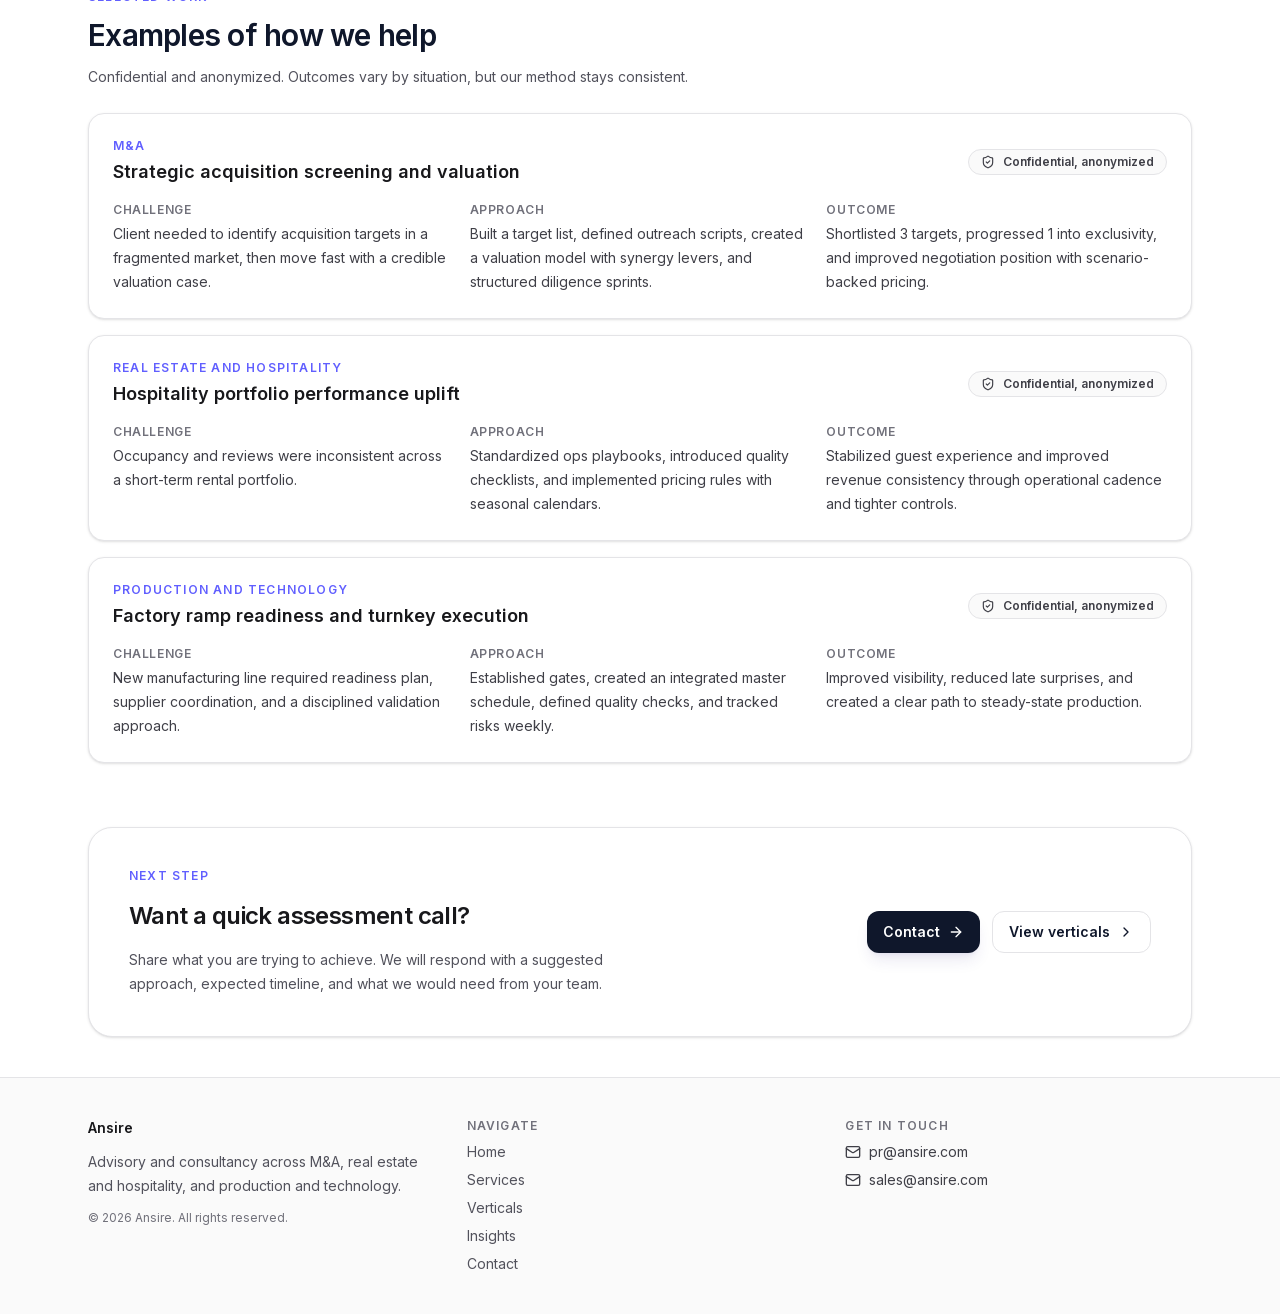
==== commit adb5a298: "Deploy new Ansire website Replace legacy Bootstrap 3 site with modern Next.js static export. Old sit" ====
--- a/index.html
+++ b/index.html
@@ -1,184 +1 @@
-﻿<!DOCTYPE html>
-<html>
-
-<head>
-  <title>Ansire</title>
-  <meta charset="utf-8" />
-  <meta content="width=device-width, initial-scale=1, maximum-scale=1, user-scalable=no" name="viewport">
-  <!-- css -->
-  <link href="https://fonts.googleapis.com/css?family=Montserrat:400,700|Open+Sans:400,300,700,800" rel="stylesheet" media="screen">
-
-  <link href="css/bootstrap.min.css" rel="stylesheet" media="screen">
-  <link href="css/style.css" rel="stylesheet" media="screen">
-  <link href="color/default.css" rel="stylesheet" media="screen">
-
-  <!-- =======================================================
-    Theme Name:
-    Theme URL: 
-    Author: 
-    Author URL: 
-  ======================================================= -->
-
-</head>
-
-<body>
-
-  <!-- Navigation -->
-  <nav class="navbar navbar-default" role="navigation">
-    <div class="container">
-      <div class="navbar-header">
-        <button type="button" class="navbar-toggle" data-toggle="collapse" data-target=".navbar-ex1-collapse">
-          <span class="sr-only">Toggle nav</span>
-          <span class="icon-bar"></span>
-          <span class="icon-bar"></span>
-          <span class="icon-bar"></span>
-        </button>
-
-        <!-- Logo text or image -->
-        <a class="navbar-brand" href="index.html"><img src="img/ansire-logoThumb.png"></a>
-
-      </div>
-      <div class="navigation collapse navbar-collapse navbar-ex1-collapse">
-        <ul class="nav navbar-nav">
-          <li class="current"><a href="#intro">Home</a></li>
-          <li><a href="#about">About</a></li>
-          <li><a href="#foot">Contact</a></li>
-        </ul>
-      </div>
-    </div>
-  </nav>
-
-  <!-- intro area -->
-  <div id="intro">
-    <div class="intro-text">
-      <div class="container">
-        <div class="col-md-12">
-          <div id="rotator">
-            <h1><span class="1strotate">Excellence in Engineering, Construction and Manufacturing, Creativity and Technology</span></h1>
-            <div class="line-spacer"></div>
-            <p><span class="2ndrotate">End-to-End Solutions, Project Execution, Bringing It All Together</span></p>
-          </div>
-        </div>
-      </div>
-    </div>
-  </div>
-
-  <!-- About -->
-  <section id="about" class="home-section bg-white">
-    <div class="container">
-      <div class="row">
-        <div class="col-md-offset-2 col-md-8">
-          <div class="section-heading">
-            <h2>About us</h2>
-            <div class="heading-line"></div>
-            <p>We’ve been working with and helping run engineering and consutruction projects since 1987</p>
-          </div>
-        </div>
-      </div>
-      <div class="row wow fadeInUp">
-        <div class="col-md-6 about-img">
-          <img src="img/about-img.jpg" alt="">
-        </div>
-
-        <div class="col-md-6 content">
-          <h2>We help organisations with all their engineering, design and project management needs</h2>
-          <h3>Our expertise have evolved through years of experience in many different type of projects for multiple industries.</h3>
-          <p>
-            With projects in industries ranging from manufacturing, agriculture to luxury housing, our teams of dynamic individuals work with you on end-to-end solutions. Avaialble day and night, across many countries, Ansire Technologies will help you take your company to new heights.
-          </p>
-        </div>
-      </div>
-    </div>
-  </section>
-
-  <!-- Parallax 1 -->
-  <section id="parallax1" class="home-section parallax" data-stellar-background-ratio="0.5">
-    <div class="container">
-      <div class="row">
-        <div class="col-md-12">
-          <div class="color-light">
-            <h2 class="wow bounceInDown" data-wow-delay="0.5s">Details are the key for excellence</h2>
-            <p class="lead wow bounceInUp" data-wow-delay="1s">Excellence is what we deliver</p>
-          </div>
-        </div>
-      </div>
-    </div>
-  </section>
-
-  <!-- Bottom widget -->
-  <section id="bottom-widget" class="home-section bg-white">
-    <div class="container">
-      <div class="row">
-        <div class="col-md-4">
-          <div class="contact-widget wow bounceInLeft">
-            <i class="fa fa-map-marker fa-4x"></i>
-            <h5>Main Office</h5>
-            <p>
-              GP-75, Sector 18, Maruti Industrial Area,<br />Gurugram, Haryana
-            </p>
-          </div>
-        </div>
-        <div class="col-md-4">
-          <div class="contact-widget wow bounceInUp">
-            <i class="fa fa-phone fa-4x"></i>
-            <h5>Call</h5>
-            <p>
-              +91 0124 4012599 <br> +91 98100 22927
-
-            </p>
-          </div>
-        </div>
-        <div class="col-md-4">
-          <div class="contact-widget wow bounceInRight">
-            <i class="fa fa-envelope fa-4x"></i>
-            <h5>Email us</h5>
-            <p>
-              Talk@ansire.com<br />Sales@ansire.com
-            </p>
-          </div>
-        </div>
-      </div>
-    </div>
-  </section>
-
-  <!-- Footer -->
-  <footer id = "foot">
-    <div class="container">
-      <div class="row">
-        <div class="col-md-12">
-          <p>Copyright &copy; Ansire Technologies. All rights reserved.</p>
-          <div class="credits">
-            <!--
-              All the links in the footer should remain intact.
-              You can delete the links only if you purchased the pro version.
-              Licensing information: https://bootstrapmade.com/license/
-              Purchase the pro version with working PHP/AJAX contact form: https://bootstrapmade.com/buy/?theme=Alstar
-            -->
-          </div>
-        </div>
-      </div>
-    </div>
-  </footer>
-
-  <a href="#" class="back-to-top"><i class="fa fa-chevron-up"></i></a>
-
-  <!-- js -->
-  <script src="js/jquery.js"></script>
-  <script src="js/bootstrap.min.js"></script>
-  <script src="js/wow.min.js"></script>
-  <script src="js/mb.bgndGallery.js"></script>
-  <script src="js/mb.bgndGallery.effects.js"></script>
-  <script src="js/jquery.simple-text-rotator.min.js"></script>
-  <script src="js/jquery.scrollTo.min.js"></script>
-  <script src="js/jquery.nav.js"></script>
-  <script src="js/modernizr.custom.js"></script>
-  <script src="js/grid.js"></script>
-  <script src="js/stellar.js"></script>
-  <!-- Contact Form JavaScript File -->
-  <script src="contactform/contactform.js"></script>
-
-  <!-- Template Custom Javascript File -->
-  <script src="js/custom.js"></script>
-
-</body>
-</html>
+<!DOCTYPE html><html lang="en" class="inter_b2991b2-module__9mH_6q__variable"><head><meta charSet="utf-8"/><meta name="viewport" content="width=device-width, initial-scale=1"/><link rel="preload" href="/_next/static/media/83afe278b6a6bb3c-s.p.0q-301v4kxxnr.woff2" as="font" crossorigin="" type="font/woff2"/><link rel="stylesheet" href="/_next/static/chunks/099xusk78k1rt.css" data-precedence="next"/><link rel="preload" as="script" fetchPriority="low" href="/_next/static/chunks/0ht900cau6_ur.js"/><script src="/_next/static/chunks/06~f4cvc3b8e~.js" async=""></script><script src="/_next/static/chunks/16g.ca89g7fib.js" async=""></script><script src="/_next/static/chunks/turbopack-08kj8-1w4gq27.js" async=""></script><script src="/_next/static/chunks/0dbhjjzl8qfwv.js" async=""></script><script src="/_next/static/chunks/0b9ic27ghz6bw.js" async=""></script><meta name="next-size-adjust" content=""/><title>Ansire — Advisory that moves deals, assets, and operations forward.</title><meta name="description" content="Ansire is an advisory and consultancy firm specializing in M&amp;A advisory and valuation, real estate and hospitality, and production and technology advisory."/><meta property="og:title" content="Ansire — Advisory. Assets. Operations."/><meta property="og:description" content="Advisory and consultancy across M&amp;A, real estate and hospitality, and production and technology."/><meta property="og:site_name" content="Ansire"/><meta property="og:locale" content="en_US"/><meta property="og:type" content="website"/><meta name="twitter:card" content="summary"/><meta name="twitter:title" content="Ansire — Advisory. Assets. Operations."/><meta name="twitter:description" content="Advisory and consultancy across M&amp;A, real estate and hospitality, and production and technology."/><script src="/_next/static/chunks/03~yq9q893hmn.js" noModule=""></script></head><body class="antialiased"><div hidden=""><!--$--><!--/$--></div><div class="min-h-screen bg-white text-zinc-900"><header class="sticky top-0 z-40 border-b border-zinc-200 bg-white/80 backdrop-blur-lg"><div class="mx-auto flex max-w-6xl items-center justify-between gap-3 px-4 py-3 sm:px-6"><button class="flex items-center gap-3"><div class="grid h-10 w-10 place-items-center rounded-2xl bg-slate-900 text-white shadow-sm"><span class="text-sm font-bold">A</span></div><div class="text-left"><div class="text-sm font-semibold leading-5">Ansire</div><div class="text-xs text-zinc-500">Advisory and consultancy</div></div></button><div class="hidden items-center gap-1 md:flex"><button class="rounded-lg px-3 py-2 text-sm font-medium transition bg-slate-900 text-white">Home</button><button class="rounded-lg px-3 py-2 text-sm font-medium transition text-zinc-700 hover:bg-indigo-50">Services</button><button class="rounded-lg px-3 py-2 text-sm font-medium transition text-zinc-700 hover:bg-indigo-50">Verticals</button><button class="rounded-lg px-3 py-2 text-sm font-medium transition text-zinc-700 hover:bg-indigo-50">Insights</button><button class="rounded-lg px-3 py-2 text-sm font-medium transition text-zinc-700 hover:bg-indigo-50">Contact</button></div><div class="flex items-center gap-2"><button class="inline-flex items-center justify-center gap-2 rounded-xl px-4 py-2.5 text-sm font-semibold transition focus:outline-none focus:ring-2 focus:ring-indigo-400 focus:ring-offset-2 bg-slate-900 text-white hover:bg-indigo-700 shadow-lg shadow-indigo-900/10"><span class="hidden sm:inline">Contact</span><svg xmlns="http://www.w3.org/2000/svg" width="24" height="24" viewBox="0 0 24 24" fill="none" stroke="currentColor" stroke-width="2" stroke-linecap="round" stroke-linejoin="round" class="lucide lucide-arrow-right h-4 w-4" aria-hidden="true"><path d="M5 12h14"></path><path d="m12 5 7 7-7 7"></path></svg></button><button class="rounded-lg p-2 text-zinc-700 hover:bg-zinc-100 md:hidden" aria-label="Toggle menu"><svg xmlns="http://www.w3.org/2000/svg" width="24" height="24" viewBox="0 0 24 24" fill="none" stroke="currentColor" stroke-width="2" stroke-linecap="round" stroke-linejoin="round" class="lucide lucide-menu h-5 w-5" aria-hidden="true"><path d="M4 5h16"></path><path d="M4 12h16"></path><path d="M4 19h16"></path></svg></button></div></div></header><main class="mx-auto max-w-6xl px-4 py-10 sm:px-6"><div style="opacity:0;transform:translateY(8px)"><div class="space-y-16"><section class="relative -mx-4 -mt-10 overflow-hidden bg-slate-950 px-4 pb-20 pt-24 sm:-mx-6 sm:px-6 lg:pb-28 lg:pt-32"><div class="absolute left-1/4 top-0 h-[500px] w-[500px] rounded-full bg-indigo-600/15 blur-[120px]"></div><div class="absolute bottom-0 right-1/4 h-[400px] w-[400px] rounded-full bg-violet-600/10 blur-[100px]"></div><div class="absolute right-0 top-1/3 h-[300px] w-[300px] rounded-full bg-blue-600/10 blur-[80px]"></div><div class="absolute inset-0 opacity-[0.03]" style="background-image:linear-gradient(rgba(255,255,255,.1) 1px, transparent 1px), linear-gradient(90deg, rgba(255,255,255,.1) 1px, transparent 1px);background-size:60px 60px"></div><div class="relative mx-auto max-w-6xl" style="opacity:0"><div class="max-w-3xl space-y-8" style="opacity:0;transform:translateY(10px)"><span class="inline-flex items-center gap-2 rounded-full border border-indigo-500/30 bg-indigo-500/10 px-3 py-1 text-xs font-medium text-indigo-300 backdrop-blur"><svg xmlns="http://www.w3.org/2000/svg" width="24" height="24" viewBox="0 0 24 24" fill="none" stroke="currentColor" stroke-width="2" stroke-linecap="round" stroke-linejoin="round" class="lucide lucide-sparkles h-3.5 w-3.5" aria-hidden="true"><path d="M11.017 2.814a1 1 0 0 1 1.966 0l1.051 5.558a2 2 0 0 0 1.594 1.594l5.558 1.051a1 1 0 0 1 0 1.966l-5.558 1.051a2 2 0 0 0-1.594 1.594l-1.051 5.558a1 1 0 0 1-1.966 0l-1.051-5.558a2 2 0 0 0-1.594-1.594l-5.558-1.051a1 1 0 0 1 0-1.966l5.558-1.051a2 2 0 0 0 1.594-1.594z"></path><path d="M20 2v4"></path><path d="M22 4h-4"></path><circle cx="4" cy="20" r="2"></circle></svg>Advisory · Assets · Operations</span><h1 class="text-4xl font-bold tracking-tight text-white sm:text-5xl lg:text-6xl lg:leading-[1.08]">Advisory that moves deals, assets, and operations forward.</h1><p class="max-w-2xl text-base leading-7 text-slate-400">We support founders, operators, and investors with practical execution. From transactions and valuations, to real estate performance, to manufacturing and technology programs.</p><div class="flex flex-wrap gap-4"><button class="inline-flex items-center gap-2 rounded-xl bg-indigo-600 px-6 py-3.5 text-sm font-semibold text-white shadow-lg shadow-indigo-600/25 transition hover:bg-indigo-500 focus:outline-none focus:ring-2 focus:ring-indigo-400 focus:ring-offset-2 focus:ring-offset-slate-950">Talk to us <svg xmlns="http://www.w3.org/2000/svg" width="24" height="24" viewBox="0 0 24 24" fill="none" stroke="currentColor" stroke-width="2" stroke-linecap="round" stroke-linejoin="round" class="lucide lucide-arrow-right h-4 w-4" aria-hidden="true"><path d="M5 12h14"></path><path d="m12 5 7 7-7 7"></path></svg></button><button class="inline-flex items-center gap-2 rounded-xl border border-slate-700 bg-white/5 px-6 py-3.5 text-sm font-semibold text-slate-300 transition hover:bg-white/10 hover:text-white focus:outline-none focus:ring-2 focus:ring-indigo-400 focus:ring-offset-2 focus:ring-offset-slate-950">Explore services <svg xmlns="http://www.w3.org/2000/svg" width="24" height="24" viewBox="0 0 24 24" fill="none" stroke="currentColor" stroke-width="2" stroke-linecap="round" stroke-linejoin="round" class="lucide lucide-chevron-right h-4 w-4" aria-hidden="true"><path d="m9 18 6-6-6-6"></path></svg></button></div></div><div class="mt-16 grid gap-4 sm:grid-cols-2 lg:grid-cols-4" style="opacity:0;transform:translateY(10px)"><div class="rounded-2xl border border-slate-800 bg-white/[0.03] p-5 backdrop-blur"><div class="text-sm font-semibold text-white">Define the decision</div><div class="mt-1 text-sm leading-6 text-slate-500">Start with what success looks like and what will be decided.</div></div><div class="rounded-2xl border border-slate-800 bg-white/[0.03] p-5 backdrop-blur"><div class="text-sm font-semibold text-white">Build the plan</div><div class="mt-1 text-sm leading-6 text-slate-500">Workstreams, owners, timelines, and critical risks.</div></div><div class="rounded-2xl border border-slate-800 bg-white/[0.03] p-5 backdrop-blur"><div class="text-sm font-semibold text-white">Execute with cadence</div><div class="mt-1 text-sm leading-6 text-slate-500">Weekly tracking, stakeholder alignment, and unblockers.</div></div><div class="rounded-2xl border border-slate-800 bg-white/[0.03] p-5 backdrop-blur"><div class="text-sm font-semibold text-white">Deliver the outcome</div><div class="mt-1 text-sm leading-6 text-slate-500">Decision-ready materials and a clear next-step path.</div></div></div><div class="mt-6 flex flex-wrap gap-2" style="opacity:0;transform:translateY(10px)"><span class="rounded-full border border-slate-800 bg-white/[0.04] px-3 py-1 text-xs font-semibold text-slate-400">Valuation models</span><span class="rounded-full border border-slate-800 bg-white/[0.04] px-3 py-1 text-xs font-semibold text-slate-400">Investment memos</span><span class="rounded-full border border-slate-800 bg-white/[0.04] px-3 py-1 text-xs font-semibold text-slate-400">Ops playbooks</span><span class="rounded-full border border-slate-800 bg-white/[0.04] px-3 py-1 text-xs font-semibold text-slate-400">Program plans</span><span class="rounded-full border border-slate-800 bg-white/[0.04] px-3 py-1 text-xs font-semibold text-slate-400">KPI dashboards</span><span class="rounded-full border border-slate-800 bg-white/[0.04] px-3 py-1 text-xs font-semibold text-slate-400">Risk registers</span></div></div></section><section class="space-y-6"><div class="space-y-3"><div class="text-xs font-semibold uppercase tracking-widest text-indigo-500">What we do</div><h2 class="text-2xl font-semibold tracking-tight text-slate-900 sm:text-3xl">Three verticals, one operating mindset</h2><p class="max-w-2xl text-sm leading-6 text-zinc-600">We bring analytical rigor and operator practicality across transactions, assets, and manufacturing programs.</p></div><div class="grid gap-4 md:grid-cols-3"><div class="group relative overflow-hidden rounded-2xl border border-zinc-200 bg-white p-6 shadow-sm transition hover:shadow-lg hover:border-indigo-200"><div class="absolute inset-0 bg-gradient-to-br from-indigo-50/50 to-white opacity-0 transition group-hover:opacity-100"></div><div class="relative"><div class="flex items-start gap-4"><div class="rounded-xl border border-indigo-100 bg-indigo-50 p-3"><svg xmlns="http://www.w3.org/2000/svg" width="24" height="24" viewBox="0 0 24 24" fill="none" stroke="currentColor" stroke-width="2" stroke-linecap="round" stroke-linejoin="round" class="lucide lucide-handshake h-5 w-5 text-indigo-700" aria-hidden="true"><path d="m11 17 2 2a1 1 0 1 0 3-3"></path><path d="m14 14 2.5 2.5a1 1 0 1 0 3-3l-3.88-3.88a3 3 0 0 0-4.24 0l-.88.88a1 1 0 1 1-3-3l2.81-2.81a5.79 5.79 0 0 1 7.06-.87l.47.28a2 2 0 0 0 1.42.25L21 4"></path><path d="m21 3 1 11h-2"></path><path d="M3 3 2 14l6.5 6.5a1 1 0 1 0 3-3"></path><path d="M3 4h8"></path></svg></div><div class="space-y-2"><h3 class="text-base font-semibold text-zinc-900">M&amp;A Advisory and Valuation Support</h3><p class="text-sm leading-6 text-zinc-600">End-to-end support for acquisitions, divestitures, fundraising, and valuation.</p></div></div><ul class="mt-4 space-y-2 text-sm text-zinc-700"><li class="flex items-start gap-2"><svg xmlns="http://www.w3.org/2000/svg" width="24" height="24" viewBox="0 0 24 24" fill="none" stroke="currentColor" stroke-width="2" stroke-linecap="round" stroke-linejoin="round" class="lucide lucide-circle-check mt-0.5 h-4 w-4 shrink-0 text-indigo-600" aria-hidden="true"><circle cx="12" cy="12" r="10"></circle><path d="m9 12 2 2 4-4"></path></svg><span class="leading-6">Target screening and outreach strategy</span></li><li class="flex items-start gap-2"><svg xmlns="http://www.w3.org/2000/svg" width="24" height="24" viewBox="0 0 24 24" fill="none" stroke="currentColor" stroke-width="2" stroke-linecap="round" stroke-linejoin="round" class="lucide lucide-circle-check mt-0.5 h-4 w-4 shrink-0 text-indigo-600" aria-hidden="true"><circle cx="12" cy="12" r="10"></circle><path d="m9 12 2 2 4-4"></path></svg><span class="leading-6">Valuation, fairness support, and deal modeling</span></li><li class="flex items-start gap-2"><svg xmlns="http://www.w3.org/2000/svg" width="24" height="24" viewBox="0 0 24 24" fill="none" stroke="currentColor" stroke-width="2" stroke-linecap="round" stroke-linejoin="round" class="lucide lucide-circle-check mt-0.5 h-4 w-4 shrink-0 text-indigo-600" aria-hidden="true"><circle cx="12" cy="12" r="10"></circle><path d="m9 12 2 2 4-4"></path></svg><span class="leading-6">Due diligence planning and workstream coordination</span></li></ul></div></div><div class="group relative overflow-hidden rounded-2xl border border-zinc-200 bg-white p-6 shadow-sm transition hover:shadow-lg hover:border-indigo-200"><div class="absolute inset-0 bg-gradient-to-br from-indigo-50/50 to-white opacity-0 transition group-hover:opacity-100"></div><div class="relative"><div class="flex items-start gap-4"><div class="rounded-xl border border-indigo-100 bg-indigo-50 p-3"><svg xmlns="http://www.w3.org/2000/svg" width="24" height="24" viewBox="0 0 24 24" fill="none" stroke="currentColor" stroke-width="2" stroke-linecap="round" stroke-linejoin="round" class="lucide lucide-building2 lucide-building-2 h-5 w-5 text-indigo-700" aria-hidden="true"><path d="M10 12h4"></path><path d="M10 8h4"></path><path d="M14 21v-3a2 2 0 0 0-4 0v3"></path><path d="M6 10H4a2 2 0 0 0-2 2v7a2 2 0 0 0 2 2h16a2 2 0 0 0 2-2V9a2 2 0 0 0-2-2h-2"></path><path d="M6 21V5a2 2 0 0 1 2-2h8a2 2 0 0 1 2 2v16"></path></svg></div><div class="space-y-2"><h3 class="text-base font-semibold text-zinc-900">Real Estate and Hospitality</h3><p class="text-sm leading-6 text-zinc-600">Asset ownership and advisory focused on short-term rentals and long-term yield.</p></div></div><ul class="mt-4 space-y-2 text-sm text-zinc-700"><li class="flex items-start gap-2"><svg xmlns="http://www.w3.org/2000/svg" width="24" height="24" viewBox="0 0 24 24" fill="none" stroke="currentColor" stroke-width="2" stroke-linecap="round" stroke-linejoin="round" class="lucide lucide-circle-check mt-0.5 h-4 w-4 shrink-0 text-indigo-600" aria-hidden="true"><circle cx="12" cy="12" r="10"></circle><path d="m9 12 2 2 4-4"></path></svg><span class="leading-6">Property acquisition evaluation and underwriting</span></li><li class="flex items-start gap-2"><svg xmlns="http://www.w3.org/2000/svg" width="24" height="24" viewBox="0 0 24 24" fill="none" stroke="currentColor" stroke-width="2" stroke-linecap="round" stroke-linejoin="round" class="lucide lucide-circle-check mt-0.5 h-4 w-4 shrink-0 text-indigo-600" aria-hidden="true"><circle cx="12" cy="12" r="10"></circle><path d="m9 12 2 2 4-4"></path></svg><span class="leading-6">STR operations playbooks for Airbnb-style portfolios</span></li><li class="flex items-start gap-2"><svg xmlns="http://www.w3.org/2000/svg" width="24" height="24" viewBox="0 0 24 24" fill="none" stroke="currentColor" stroke-width="2" stroke-linecap="round" stroke-linejoin="round" class="lucide lucide-circle-check mt-0.5 h-4 w-4 shrink-0 text-indigo-600" aria-hidden="true"><circle cx="12" cy="12" r="10"></circle><path d="m9 12 2 2 4-4"></path></svg><span class="leading-6">Revenue management and occupancy optimization</span></li></ul></div></div><div class="group relative overflow-hidden rounded-2xl border border-zinc-200 bg-white p-6 shadow-sm transition hover:shadow-lg hover:border-indigo-200"><div class="absolute inset-0 bg-gradient-to-br from-indigo-50/50 to-white opacity-0 transition group-hover:opacity-100"></div><div class="relative"><div class="flex items-start gap-4"><div class="rounded-xl border border-indigo-100 bg-indigo-50 p-3"><svg xmlns="http://www.w3.org/2000/svg" width="24" height="24" viewBox="0 0 24 24" fill="none" stroke="currentColor" stroke-width="2" stroke-linecap="round" stroke-linejoin="round" class="lucide lucide-factory h-5 w-5 text-indigo-700" aria-hidden="true"><path d="M12 16h.01"></path><path d="M16 16h.01"></path><path d="M3 19a2 2 0 0 0 2 2h14a2 2 0 0 0 2-2V8.5a.5.5 0 0 0-.769-.422l-4.462 2.844A.5.5 0 0 1 15 10.5v-2a.5.5 0 0 0-.769-.422L9.77 10.922A.5.5 0 0 1 9 10.5V5a2 2 0 0 0-2-2H5a2 2 0 0 0-2 2z"></path><path d="M8 16h.01"></path></svg></div><div class="space-y-2"><h3 class="text-base font-semibold text-zinc-900">Production and Technology Advisory</h3><p class="text-sm leading-6 text-zinc-600">Turnkey support for manufacturing projects, industrialization, and scaling.</p></div></div><ul class="mt-4 space-y-2 text-sm text-zinc-700"><li class="flex items-start gap-2"><svg xmlns="http://www.w3.org/2000/svg" width="24" height="24" viewBox="0 0 24 24" fill="none" stroke="currentColor" stroke-width="2" stroke-linecap="round" stroke-linejoin="round" class="lucide lucide-circle-check mt-0.5 h-4 w-4 shrink-0 text-indigo-600" aria-hidden="true"><circle cx="12" cy="12" r="10"></circle><path d="m9 12 2 2 4-4"></path></svg><span class="leading-6">Factory readiness and capacity planning</span></li><li class="flex items-start gap-2"><svg xmlns="http://www.w3.org/2000/svg" width="24" height="24" viewBox="0 0 24 24" fill="none" stroke="currentColor" stroke-width="2" stroke-linecap="round" stroke-linejoin="round" class="lucide lucide-circle-check mt-0.5 h-4 w-4 shrink-0 text-indigo-600" aria-hidden="true"><circle cx="12" cy="12" r="10"></circle><path d="m9 12 2 2 4-4"></path></svg><span class="leading-6">Supplier strategy, BOM review, and cost-down</span></li><li class="flex items-start gap-2"><svg xmlns="http://www.w3.org/2000/svg" width="24" height="24" viewBox="0 0 24 24" fill="none" stroke="currentColor" stroke-width="2" stroke-linecap="round" stroke-linejoin="round" class="lucide lucide-circle-check mt-0.5 h-4 w-4 shrink-0 text-indigo-600" aria-hidden="true"><circle cx="12" cy="12" r="10"></circle><path d="m9 12 2 2 4-4"></path></svg><span class="leading-6">Quality systems, validation plans, and gates</span></li></ul></div></div></div></section><section class="space-y-6"><div class="space-y-3"><div class="text-xs font-semibold uppercase tracking-widest text-indigo-500">Selected work</div><h2 class="text-2xl font-semibold tracking-tight text-slate-900 sm:text-3xl">Examples of how we help</h2><p class="max-w-2xl text-sm leading-6 text-zinc-600">Confidential and anonymized. Outcomes vary by situation, but our method stays consistent.</p></div><div class="grid gap-4"><div class="rounded-2xl border border-zinc-200 bg-white p-6 shadow-sm"><div class="flex flex-wrap items-center justify-between gap-3"><div><div class="text-xs font-semibold uppercase tracking-widest text-indigo-500">M&amp;A</div><div class="mt-1 text-lg font-semibold text-zinc-900">Strategic acquisition screening and valuation</div></div><div class="inline-flex items-center gap-2 rounded-full border border-zinc-200 bg-zinc-50 px-3 py-1 text-xs font-semibold text-zinc-700"><svg xmlns="http://www.w3.org/2000/svg" width="24" height="24" viewBox="0 0 24 24" fill="none" stroke="currentColor" stroke-width="2" stroke-linecap="round" stroke-linejoin="round" class="lucide lucide-shield-check h-3.5 w-3.5" aria-hidden="true"><path d="M20 13c0 5-3.5 7.5-7.66 8.95a1 1 0 0 1-.67-.01C7.5 20.5 4 18 4 13V6a1 1 0 0 1 1-1c2 0 4.5-1.2 6.24-2.72a1.17 1.17 0 0 1 1.52 0C14.51 3.81 17 5 19 5a1 1 0 0 1 1 1z"></path><path d="m9 12 2 2 4-4"></path></svg>Confidential, anonymized</div></div><div class="mt-4 grid gap-4 sm:grid-cols-3"><div><div class="text-xs font-semibold uppercase tracking-wider text-zinc-500">Challenge</div><p class="mt-1 text-sm leading-6 text-zinc-700">Client needed to identify acquisition targets in a fragmented market, then move fast with a credible valuation case.</p></div><div><div class="text-xs font-semibold uppercase tracking-wider text-zinc-500">Approach</div><p class="mt-1 text-sm leading-6 text-zinc-700">Built a target list, defined outreach scripts, created a valuation model with synergy levers, and structured diligence sprints.</p></div><div><div class="text-xs font-semibold uppercase tracking-wider text-zinc-500">Outcome</div><p class="mt-1 text-sm leading-6 text-zinc-700">Shortlisted 3 targets, progressed 1 into exclusivity, and improved negotiation position with scenario-backed pricing.</p></div></div></div><div class="rounded-2xl border border-zinc-200 bg-white p-6 shadow-sm"><div class="flex flex-wrap items-center justify-between gap-3"><div><div class="text-xs font-semibold uppercase tracking-widest text-indigo-500">Real Estate and Hospitality</div><div class="mt-1 text-lg font-semibold text-zinc-900">Hospitality portfolio performance uplift</div></div><div class="inline-flex items-center gap-2 rounded-full border border-zinc-200 bg-zinc-50 px-3 py-1 text-xs font-semibold text-zinc-700"><svg xmlns="http://www.w3.org/2000/svg" width="24" height="24" viewBox="0 0 24 24" fill="none" stroke="currentColor" stroke-width="2" stroke-linecap="round" stroke-linejoin="round" class="lucide lucide-shield-check h-3.5 w-3.5" aria-hidden="true"><path d="M20 13c0 5-3.5 7.5-7.66 8.95a1 1 0 0 1-.67-.01C7.5 20.5 4 18 4 13V6a1 1 0 0 1 1-1c2 0 4.5-1.2 6.24-2.72a1.17 1.17 0 0 1 1.52 0C14.51 3.81 17 5 19 5a1 1 0 0 1 1 1z"></path><path d="m9 12 2 2 4-4"></path></svg>Confidential, anonymized</div></div><div class="mt-4 grid gap-4 sm:grid-cols-3"><div><div class="text-xs font-semibold uppercase tracking-wider text-zinc-500">Challenge</div><p class="mt-1 text-sm leading-6 text-zinc-700">Occupancy and reviews were inconsistent across a short-term rental portfolio.</p></div><div><div class="text-xs font-semibold uppercase tracking-wider text-zinc-500">Approach</div><p class="mt-1 text-sm leading-6 text-zinc-700">Standardized ops playbooks, introduced quality checklists, and implemented pricing rules with seasonal calendars.</p></div><div><div class="text-xs font-semibold uppercase tracking-wider text-zinc-500">Outcome</div><p class="mt-1 text-sm leading-6 text-zinc-700">Stabilized guest experience and improved revenue consistency through operational cadence and tighter controls.</p></div></div></div><div class="rounded-2xl border border-zinc-200 bg-white p-6 shadow-sm"><div class="flex flex-wrap items-center justify-between gap-3"><div><div class="text-xs font-semibold uppercase tracking-widest text-indigo-500">Production and Technology</div><div class="mt-1 text-lg font-semibold text-zinc-900">Factory ramp readiness and turnkey execution</div></div><div class="inline-flex items-center gap-2 rounded-full border border-zinc-200 bg-zinc-50 px-3 py-1 text-xs font-semibold text-zinc-700"><svg xmlns="http://www.w3.org/2000/svg" width="24" height="24" viewBox="0 0 24 24" fill="none" stroke="currentColor" stroke-width="2" stroke-linecap="round" stroke-linejoin="round" class="lucide lucide-shield-check h-3.5 w-3.5" aria-hidden="true"><path d="M20 13c0 5-3.5 7.5-7.66 8.95a1 1 0 0 1-.67-.01C7.5 20.5 4 18 4 13V6a1 1 0 0 1 1-1c2 0 4.5-1.2 6.24-2.72a1.17 1.17 0 0 1 1.52 0C14.51 3.81 17 5 19 5a1 1 0 0 1 1 1z"></path><path d="m9 12 2 2 4-4"></path></svg>Confidential, anonymized</div></div><div class="mt-4 grid gap-4 sm:grid-cols-3"><div><div class="text-xs font-semibold uppercase tracking-wider text-zinc-500">Challenge</div><p class="mt-1 text-sm leading-6 text-zinc-700">New manufacturing line required readiness plan, supplier coordination, and a disciplined validation approach.</p></div><div><div class="text-xs font-semibold uppercase tracking-wider text-zinc-500">Approach</div><p class="mt-1 text-sm leading-6 text-zinc-700">Established gates, created an integrated master schedule, defined quality checks, and tracked risks weekly.</p></div><div><div class="text-xs font-semibold uppercase tracking-wider text-zinc-500">Outcome</div><p class="mt-1 text-sm leading-6 text-zinc-700">Improved visibility, reduced late surprises, and created a clear path to steady-state production.</p></div></div></div></div></section><section class="rounded-3xl border border-zinc-200 bg-white p-8 shadow-sm sm:p-10"><div class="grid gap-8 lg:grid-cols-2 lg:items-center"><div class="space-y-4"><div class="text-xs font-semibold uppercase tracking-widest text-indigo-500">Next step</div><div class="text-2xl font-semibold tracking-tight text-zinc-900">Want a quick assessment call?</div><p class="text-sm leading-6 text-zinc-600">Share what you are trying to achieve. We will respond with a suggested approach, expected timeline, and what we would need from your team.</p></div><div class="flex flex-wrap gap-3 lg:justify-end"><button class="inline-flex items-center justify-center gap-2 rounded-xl px-4 py-2.5 text-sm font-semibold transition focus:outline-none focus:ring-2 focus:ring-indigo-400 focus:ring-offset-2 bg-slate-900 text-white hover:bg-indigo-700 shadow-lg shadow-indigo-900/10">Contact <svg xmlns="http://www.w3.org/2000/svg" width="24" height="24" viewBox="0 0 24 24" fill="none" stroke="currentColor" stroke-width="2" stroke-linecap="round" stroke-linejoin="round" class="lucide lucide-arrow-right h-4 w-4" aria-hidden="true"><path d="M5 12h14"></path><path d="m12 5 7 7-7 7"></path></svg></button><button class="inline-flex items-center justify-center gap-2 rounded-xl px-4 py-2.5 text-sm font-semibold transition focus:outline-none focus:ring-2 focus:ring-indigo-400 focus:ring-offset-2 border border-zinc-200 bg-white text-slate-900 hover:bg-indigo-50 hover:border-indigo-200">View verticals <svg xmlns="http://www.w3.org/2000/svg" width="24" height="24" viewBox="0 0 24 24" fill="none" stroke="currentColor" stroke-width="2" stroke-linecap="round" stroke-linejoin="round" class="lucide lucide-chevron-right h-4 w-4" aria-hidden="true"><path d="m9 18 6-6-6-6"></path></svg></button></div></div></section></div></div></main><footer class="border-t border-zinc-200 bg-zinc-50"><div class="mx-auto grid max-w-6xl gap-8 px-4 py-10 sm:px-6 md:grid-cols-3"><div class="space-y-3"><div class="text-sm font-semibold text-zinc-900">Ansire</div><div class="text-sm leading-6 text-zinc-600">Advisory and consultancy across M&amp;A, real estate and hospitality, and production and technology.</div><div class="text-xs text-zinc-500">© <!-- -->2026<!-- --> <!-- -->Ansire<!-- -->. All rights reserved.</div></div><div class="space-y-2"><div class="text-xs font-semibold uppercase tracking-widest text-zinc-500">Navigate</div><div class="grid gap-2"><button class="text-left text-sm text-zinc-600 transition hover:text-zinc-900">Home</button><button class="text-left text-sm text-zinc-600 transition hover:text-zinc-900">Services</button><button class="text-left text-sm text-zinc-600 transition hover:text-zinc-900">Verticals</button><button class="text-left text-sm text-zinc-600 transition hover:text-zinc-900">Insights</button><button class="text-left text-sm text-zinc-600 transition hover:text-zinc-900">Contact</button></div></div><div class="space-y-2"><div class="text-xs font-semibold uppercase tracking-widest text-zinc-500">Get in touch</div><div class="grid gap-2 text-sm text-zinc-700"><a href="mailto:pr@ansire.com" class="inline-flex items-center gap-2 transition hover:text-indigo-700"><svg xmlns="http://www.w3.org/2000/svg" width="24" height="24" viewBox="0 0 24 24" fill="none" stroke="currentColor" stroke-width="2" stroke-linecap="round" stroke-linejoin="round" class="lucide lucide-mail h-4 w-4" aria-hidden="true"><path d="m22 7-8.991 5.727a2 2 0 0 1-2.009 0L2 7"></path><rect x="2" y="4" width="20" height="16" rx="2"></rect></svg> <!-- -->pr@ansire.com</a><a href="mailto:sales@ansire.com" class="inline-flex items-center gap-2 transition hover:text-indigo-700"><svg xmlns="http://www.w3.org/2000/svg" width="24" height="24" viewBox="0 0 24 24" fill="none" stroke="currentColor" stroke-width="2" stroke-linecap="round" stroke-linejoin="round" class="lucide lucide-mail h-4 w-4" aria-hidden="true"><path d="m22 7-8.991 5.727a2 2 0 0 1-2.009 0L2 7"></path><rect x="2" y="4" width="20" height="16" rx="2"></rect></svg> <!-- -->sales@ansire.com</a></div></div></div></footer></div><!--$--><!--/$--><script src="/_next/static/chunks/0ht900cau6_ur.js" id="_R_" async=""></script><script>(self.__next_f=self.__next_f||[]).push([0])</script><script>self.__next_f.push([1,"1:\"$Sreact.fragment\"\n2:I[39756,[\"/_next/static/chunks/0dbhjjzl8qfwv.js\"],\"default\"]\n3:I[37457,[\"/_next/static/chunks/0dbhjjzl8qfwv.js\"],\"default\"]\n4:I[47257,[\"/_next/static/chunks/0dbhjjzl8qfwv.js\"],\"ClientPageRoot\"]\n5:I[52683,[\"/_next/static/chunks/0dbhjjzl8qfwv.js\",\"/_next/static/chunks/0b9ic27ghz6bw.js\"],\"default\"]\n8:I[97367,[\"/_next/static/chunks/0dbhjjzl8qfwv.js\"],\"OutletBoundary\"]\n9:\"$Sreact.suspense\"\nb:I[97367,[\"/_next/static/chunks/0dbhjjzl8qfwv.js\"],\"ViewportBoundary\"]\nd:I[97367,[\"/_next/static/chunks/0dbhjjzl8qfwv.js\"],\"MetadataBoundary\"]\nf:I[68027,[\"/_next/static/chunks/0dbhjjzl8qfwv.js\"],\"default\",1]\n:HL[\"/_next/static/chunks/099xusk78k1rt.css\",\"style\"]\n:HL[\"/_next/static/media/83afe278b6a6bb3c-s.p.0q-301v4kxxnr.woff2\",\"font\",{\"crossOrigin\":\"\",\"type\":\"font/woff2\"}]\n"])</script><script>self.__next_f.push([1,"0:{\"P\":null,\"c\":[\"\",\"\"],\"q\":\"\",\"i\":false,\"f\":[[[\"\",{\"children\":[\"__PAGE__\",{}]},\"$undefined\",\"$undefined\",16],[[\"$\",\"$1\",\"c\",{\"children\":[[[\"$\",\"link\",\"0\",{\"rel\":\"stylesheet\",\"href\":\"/_next/static/chunks/099xusk78k1rt.css\",\"precedence\":\"next\",\"crossOrigin\":\"$undefined\",\"nonce\":\"$undefined\"}],[\"$\",\"script\",\"script-0\",{\"src\":\"/_next/static/chunks/0dbhjjzl8qfwv.js\",\"async\":true,\"nonce\":\"$undefined\"}]],[\"$\",\"html\",null,{\"lang\":\"en\",\"className\":\"inter_b2991b2-module__9mH_6q__variable\",\"children\":[\"$\",\"body\",null,{\"className\":\"antialiased\",\"children\":[\"$\",\"$L2\",null,{\"parallelRouterKey\":\"children\",\"error\":\"$undefined\",\"errorStyles\":\"$undefined\",\"errorScripts\":\"$undefined\",\"template\":[\"$\",\"$L3\",null,{}],\"templateStyles\":\"$undefined\",\"templateScripts\":\"$undefined\",\"notFound\":[[[\"$\",\"title\",null,{\"children\":\"404: This page could not be found.\"}],[\"$\",\"div\",null,{\"style\":{\"fontFamily\":\"system-ui,\\\"Segoe UI\\\",Roboto,Helvetica,Arial,sans-serif,\\\"Apple Color Emoji\\\",\\\"Segoe UI Emoji\\\"\",\"height\":\"100vh\",\"textAlign\":\"center\",\"display\":\"flex\",\"flexDirection\":\"column\",\"alignItems\":\"center\",\"justifyContent\":\"center\"},\"children\":[\"$\",\"div\",null,{\"children\":[[\"$\",\"style\",null,{\"dangerouslySetInnerHTML\":{\"__html\":\"body{color:#000;background:#fff;margin:0}.next-error-h1{border-right:1px solid rgba(0,0,0,.3)}@media (prefers-color-scheme:dark){body{color:#fff;background:#000}.next-error-h1{border-right:1px solid rgba(255,255,255,.3)}}\"}}],[\"$\",\"h1\",null,{\"className\":\"next-error-h1\",\"style\":{\"display\":\"inline-block\",\"margin\":\"0 20px 0 0\",\"padding\":\"0 23px 0 0\",\"fontSize\":24,\"fontWeight\":500,\"verticalAlign\":\"top\",\"lineHeight\":\"49px\"},\"children\":404}],[\"$\",\"div\",null,{\"style\":{\"display\":\"inline-block\"},\"children\":[\"$\",\"h2\",null,{\"style\":{\"fontSize\":14,\"fontWeight\":400,\"lineHeight\":\"49px\",\"margin\":0},\"children\":\"This page could not be found.\"}]}]]}]}]],[]],\"forbidden\":\"$undefined\",\"unauthorized\":\"$undefined\"}]}]}]]}],{\"children\":[[\"$\",\"$1\",\"c\",{\"children\":[[\"$\",\"$L4\",null,{\"Component\":\"$5\",\"serverProvidedParams\":{\"searchParams\":{},\"params\":{},\"promises\":[\"$@6\",\"$@7\"]}}],[[\"$\",\"script\",\"script-0\",{\"src\":\"/_next/static/chunks/0b9ic27ghz6bw.js\",\"async\":true,\"nonce\":\"$undefined\"}]],[\"$\",\"$L8\",null,{\"children\":[\"$\",\"$9\",null,{\"name\":\"Next.MetadataOutlet\",\"children\":\"$@a\"}]}]]}],{},null,false,null]},null,false,null],[\"$\",\"$1\",\"h\",{\"children\":[null,[\"$\",\"$Lb\",null,{\"children\":\"$Lc\"}],[\"$\",\"div\",null,{\"hidden\":true,\"children\":[\"$\",\"$Ld\",null,{\"children\":[\"$\",\"$9\",null,{\"name\":\"Next.Metadata\",\"children\":\"$Le\"}]}]}],[\"$\",\"meta\",null,{\"name\":\"next-size-adjust\",\"content\":\"\"}]]}],false]],\"m\":\"$undefined\",\"G\":[\"$f\",[[\"$\",\"link\",\"0\",{\"rel\":\"stylesheet\",\"href\":\"/_next/static/chunks/099xusk78k1rt.css\",\"precedence\":\"next\",\"crossOrigin\":\"$undefined\",\"nonce\":\"$undefined\"}]]],\"S\":true,\"h\":null,\"s\":\"$undefined\",\"l\":\"$undefined\",\"p\":\"$undefined\",\"d\":\"$undefined\",\"b\":\"P8hbcn5HRN_wBx918tUJM\"}\n"])</script><script>self.__next_f.push([1,"6:{}\n7:\"$0:f:0:1:1:children:0:props:children:0:props:serverProvidedParams:params\"\n"])</script><script>self.__next_f.push([1,"c:[[\"$\",\"meta\",\"0\",{\"charSet\":\"utf-8\"}],[\"$\",\"meta\",\"1\",{\"name\":\"viewport\",\"content\":\"width=device-width, initial-scale=1\"}]]\n"])</script><script>self.__next_f.push([1,"a:null\ne:[[\"$\",\"title\",\"0\",{\"children\":\"Ansire — Advisory that moves deals, assets, and operations forward.\"}],[\"$\",\"meta\",\"1\",{\"name\":\"description\",\"content\":\"Ansire is an advisory and consultancy firm specializing in M\u0026A advisory and valuation, real estate and hospitality, and production and technology advisory.\"}],[\"$\",\"meta\",\"2\",{\"property\":\"og:title\",\"content\":\"Ansire — Advisory. Assets. Operations.\"}],[\"$\",\"meta\",\"3\",{\"property\":\"og:description\",\"content\":\"Advisory and consultancy across M\u0026A, real estate and hospitality, and production and technology.\"}],[\"$\",\"meta\",\"4\",{\"property\":\"og:site_name\",\"content\":\"Ansire\"}],[\"$\",\"meta\",\"5\",{\"property\":\"og:locale\",\"content\":\"en_US\"}],[\"$\",\"meta\",\"6\",{\"property\":\"og:type\",\"content\":\"website\"}],[\"$\",\"meta\",\"7\",{\"name\":\"twitter:card\",\"content\":\"summary\"}],[\"$\",\"meta\",\"8\",{\"name\":\"twitter:title\",\"content\":\"Ansire — Advisory. Assets. Operations.\"}],[\"$\",\"meta\",\"9\",{\"name\":\"twitter:description\",\"content\":\"Advisory and consultancy across M\u0026A, real estate and hospitality, and production and technology.\"}]]\n"])</script></body></html>
--- a/_next/static/chunks/099xusk78k1rt.css
+++ b/_next/static/chunks/099xusk78k1rt.css
@@ -0,0 +1,2 @@
+@font-face{font-family:Inter;font-style:normal;font-weight:100 900;font-display:swap;src:url(../media/2c55a0e60120577a-s.0bjc5tiuqdqro.woff2)format("woff2");unicode-range:U+460-52F,U+1C80-1C8A,U+20B4,U+2DE0-2DFF,U+A640-A69F,U+FE2E-FE2F}@font-face{font-family:Inter;font-style:normal;font-weight:100 900;font-display:swap;src:url(../media/9c72aa0f40e4eef8-s.0m6w47a4e5dy9.woff2)format("woff2");unicode-range:U+301,U+400-45F,U+490-491,U+4B0-4B1,U+2116}@font-face{font-family:Inter;font-style:normal;font-weight:100 900;font-display:swap;src:url(../media/ad66f9afd8947f86-s.11u06r12fd6v_.woff2)format("woff2");unicode-range:U+1F??}@font-face{font-family:Inter;font-style:normal;font-weight:100 900;font-display:swap;src:url(../media/5476f68d60460930-s.0wxq9webf.ew4.woff2)format("woff2");unicode-range:U+370-377,U+37A-37F,U+384-38A,U+38C,U+38E-3A1,U+3A3-3FF}@font-face{font-family:Inter;font-style:normal;font-weight:100 900;font-display:swap;src:url(../media/2bbe8d2671613f1f-s.067x_6k0k23tk.woff2)format("woff2");unicode-range:U+102-103,U+110-111,U+128-129,U+168-169,U+1A0-1A1,U+1AF-1B0,U+300-301,U+303-304,U+308-309,U+323,U+329,U+1EA0-1EF9,U+20AB}@font-face{font-family:Inter;font-style:normal;font-weight:100 900;font-display:swap;src:url(../media/1bffadaabf893a1e-s.16ipb6fqu393i.woff2)format("woff2");unicode-range:U+100-2BA,U+2BD-2C5,U+2C7-2CC,U+2CE-2D7,U+2DD-2FF,U+304,U+308,U+329,U+1D00-1DBF,U+1E00-1E9F,U+1EF2-1EFF,U+2020,U+20A0-20AB,U+20AD-20C0,U+2113,U+2C60-2C7F,U+A720-A7FF}@font-face{font-family:Inter;font-style:normal;font-weight:100 900;font-display:swap;src:url(../media/83afe278b6a6bb3c-s.p.0q-301v4kxxnr.woff2)format("woff2");unicode-range:U+??,U+131,U+152-153,U+2BB-2BC,U+2C6,U+2DA,U+2DC,U+304,U+308,U+329,U+2000-206F,U+20AC,U+2122,U+2191,U+2193,U+2212,U+2215,U+FEFF,U+FFFD}@font-face{font-family:Inter Fallback;src:local(Arial);ascent-override:90.44%;descent-override:22.52%;line-gap-override:0.0%;size-adjust:107.12%}.inter_b2991b2-module__9mH_6q__className{font-family:Inter,Inter Fallback;font-style:normal}.inter_b2991b2-module__9mH_6q__variable{--font-sans:"Inter", "Inter Fallback"}
+@layer properties{@supports (((-webkit-hyphens:none)) and (not (margin-trim:inline))) or ((-moz-orient:inline) and (not (color:rgb(from red r g b)))){*,:before,:after,::backdrop{--tw-space-y-reverse:0;--tw-border-style:solid;--tw-gradient-position:initial;--tw-gradient-from:#0000;--tw-gradient-via:#0000;--tw-gradient-to:#0000;--tw-gradient-stops:initial;--tw-gradient-via-stops:initial;--tw-gradient-from-position:0%;--tw-gradient-via-position:50%;--tw-gradient-to-position:100%;--tw-leading:initial;--tw-font-weight:initial;--tw-tracking:initial;--tw-shadow:0 0 #0000;--tw-shadow-color:initial;--tw-shadow-alpha:100%;--tw-inset-shadow:0 0 #0000;--tw-inset-shadow-color:initial;--tw-inset-shadow-alpha:100%;--tw-ring-color:initial;--tw-ring-shadow:0 0 #0000;--tw-inset-ring-color:initial;--tw-inset-ring-shadow:0 0 #0000;--tw-ring-inset:initial;--tw-ring-offset-width:0px;--tw-ring-offset-color:#fff;--tw-ring-offset-shadow:0 0 #0000;--tw-blur:initial;--tw-brightness:initial;--tw-contrast:initial;--tw-grayscale:initial;--tw-hue-rotate:initial;--tw-invert:initial;--tw-opacity:initial;--tw-saturate:initial;--tw-sepia:initial;--tw-drop-shadow:initial;--tw-drop-shadow-color:initial;--tw-drop-shadow-alpha:100%;--tw-drop-shadow-size:initial;--tw-backdrop-blur:initial;--tw-backdrop-brightness:initial;--tw-backdrop-contrast:initial;--tw-backdrop-grayscale:initial;--tw-backdrop-hue-rotate:initial;--tw-backdrop-invert:initial;--tw-backdrop-opacity:initial;--tw-backdrop-saturate:initial;--tw-backdrop-sepia:initial}}}@layer theme{:root,:host{--font-sans:ui-sans-serif, system-ui, sans-serif, "Apple Color Emoji", "Segoe UI Emoji", "Segoe UI Symbol", "Noto Color Emoji";--font-mono:ui-monospace, SFMono-Regular, Menlo, Monaco, Consolas, "Liberation Mono", "Courier New", monospace;--color-blue-600:#155dfc;--color-indigo-50:#eef2ff;--color-indigo-100:#e0e7ff;--color-indigo-200:#c7d2ff;--color-indigo-300:#a4b3ff;--color-indigo-400:#7d87ff;--color-indigo-500:#625fff;--color-indigo-600:#4f39f6;--color-indigo-700:#432dd7;--color-indigo-900:#312c85;--color-violet-600:#7f22fe;--color-slate-300:#cad5e2;--color-slate-400:#90a1b9;--color-slate-500:#62748e;--color-slate-700:#314158;--color-slate-800:#1d293d;--color-slate-900:#0f172b;--color-slate-950:#020618;--color-zinc-50:#fafafa;--color-zinc-100:#f4f4f5;--color-zinc-200:#e4e4e7;--color-zinc-500:#71717b;--color-zinc-600:#52525c;--color-zinc-700:#3f3f46;--color-zinc-900:#18181b;--color-white:#fff;--spacing:.25rem;--container-2xl:42rem;--container-3xl:48rem;--container-6xl:72rem;--text-xs:.75rem;--text-xs--line-height:calc(1 / .75);--text-sm:.875rem;--text-sm--line-height:calc(1.25 / .875);--text-base:1rem;--text-base--line-height:calc(1.5 / 1);--text-lg:1.125rem;--text-lg--line-height:calc(1.75 / 1.125);--text-2xl:1.5rem;--text-2xl--line-height:calc(2 / 1.5);--text-3xl:1.875rem;--text-3xl--line-height:calc(2.25 / 1.875);--text-4xl:2.25rem;--text-4xl--line-height:calc(2.5 / 2.25);--text-5xl:3rem;--text-5xl--line-height:1;--text-6xl:3.75rem;--text-6xl--line-height:1;--font-weight-medium:500;--font-weight-semibold:600;--font-weight-bold:700;--tracking-tight:-.025em;--tracking-wider:.05em;--tracking-widest:.1em;--radius-lg:.5rem;--radius-xl:.75rem;--radius-2xl:1rem;--radius-3xl:1.5rem;--blur-lg:16px;--default-transition-duration:.15s;--default-transition-timing-function:cubic-bezier(.4, 0, .2, 1);--default-font-family:var(--font-sans);--default-mono-font-family:var(--font-mono)}@supports (color:lab(0% 0 0)){:root,:host{--color-blue-600:lab(44.0605% 29.0279 -86.0352);--color-indigo-50:lab(95.4818% .411302 -6.78529);--color-indigo-100:lab(91.6577% 1.04591 -12.7199);--color-indigo-200:lab(84.4329% 3.18974 -23.9688);--color-indigo-300:lab(74.0235% 8.54138 -41.6075);--color-indigo-400:lab(59.866% 22.4833 -64.4485);--color-indigo-500:lab(48.295% 38.3129 -81.9673);--color-indigo-600:lab(38.4009% 52.6132 -92.3857);--color-indigo-700:lab(32.4486% 49.2217 -84.6695);--color-indigo-900:lab(23.3911% 24.6978 -50.4719);--color-violet-600:lab(41.088% 68.9966 -91.995);--color-slate-300:lab(84.7652% -1.94535 -7.93337);--color-slate-400:lab(65.5349% -2.25151 -14.5072);--color-slate-500:lab(48.0876% -2.03595 -16.5814);--color-slate-700:lab(26.9569% -1.47018 -15.6993);--color-slate-800:lab(16.132% -.318021 -14.6672);--color-slate-900:lab(7.78673% 1.82346 -15.0537);--color-slate-950:lab(1.76974% 1.32743 -9.28855);--color-zinc-50:lab(98.26% 0 0);--color-zinc-100:lab(96.1634% .0993013 -.364029);--color-zinc-200:lab(90.6853% .399202 -1.45452);--color-zinc-500:lab(47.8878% 1.65477 -5.77283);--color-zinc-600:lab(35.1166% 1.7821 -6.1173);--color-zinc-700:lab(26.8019% 1.35386 -4.68303);--color-zinc-900:lab(8.30603% .618212 -2.16573)}}}@layer base{*,:after,:before,::backdrop{box-sizing:border-box;border:0 solid;margin:0;padding:0}::file-selector-button{box-sizing:border-box;border:0 solid;margin:0;padding:0}html,:host{-webkit-text-size-adjust:100%;tab-size:4;line-height:1.5;font-family:var(--default-font-family,ui-sans-serif, system-ui, sans-serif, "Apple Color Emoji", "Segoe UI Emoji", "Segoe UI Symbol", "Noto Color Emoji");font-feature-settings:var(--default-font-feature-settings,normal);font-variation-settings:var(--default-font-variation-settings,normal);-webkit-tap-highlight-color:transparent}hr{height:0;color:inherit;border-top-width:1px}abbr:where([title]){-webkit-text-decoration:underline dotted;text-decoration:underline dotted}h1,h2,h3,h4,h5,h6{font-size:inherit;font-weight:inherit}a{color:inherit;-webkit-text-decoration:inherit;-webkit-text-decoration:inherit;-webkit-text-decoration:inherit;-webkit-text-decoration:inherit;text-decoration:inherit}b,strong{font-weight:bolder}code,kbd,samp,pre{font-family:var(--default-mono-font-family,ui-monospace, SFMono-Regular, Menlo, Monaco, Consolas, "Liberation Mono", "Courier New", monospace);font-feature-settings:var(--default-mono-font-feature-settings,normal);font-variation-settings:var(--default-mono-font-variation-settings,normal);font-size:1em}small{font-size:80%}sub,sup{vertical-align:baseline;font-size:75%;line-height:0;position:relative}sub{bottom:-.25em}sup{top:-.5em}table{text-indent:0;border-color:inherit;border-collapse:collapse}:-moz-focusring{outline:auto}progress{vertical-align:baseline}summary{display:list-item}ol,ul,menu{list-style:none}img,svg,video,canvas,audio,iframe,embed,object{vertical-align:middle;display:block}img,video{max-width:100%;height:auto}button,input,select,optgroup,textarea{font:inherit;font-feature-settings:inherit;font-variation-settings:inherit;letter-spacing:inherit;color:inherit;opacity:1;background-color:#0000;border-radius:0}::file-selector-button{font:inherit;font-feature-settings:inherit;font-variation-settings:inherit;letter-spacing:inherit;color:inherit;opacity:1;background-color:#0000;border-radius:0}:where(select:is([multiple],[size])) optgroup{font-weight:bolder}:where(select:is([multiple],[size])) optgroup option{padding-inline-start:20px}::file-selector-button{margin-inline-end:4px}::placeholder{opacity:1}@supports (not ((-webkit-appearance:-apple-pay-button))) or (contain-intrinsic-size:1px){::placeholder{color:currentColor}@supports (color:color-mix(in lab, red, red)){::placeholder{color:color-mix(in oklab, currentcolor 50%, transparent)}}}textarea{resize:vertical}::-webkit-search-decoration{-webkit-appearance:none}::-webkit-date-and-time-value{min-height:1lh;text-align:inherit}::-webkit-datetime-edit{display:inline-flex}::-webkit-datetime-edit-fields-wrapper{padding:0}::-webkit-datetime-edit{padding-block:0}::-webkit-datetime-edit-year-field{padding-block:0}::-webkit-datetime-edit-month-field{padding-block:0}::-webkit-datetime-edit-day-field{padding-block:0}::-webkit-datetime-edit-hour-field{padding-block:0}::-webkit-datetime-edit-minute-field{padding-block:0}::-webkit-datetime-edit-second-field{padding-block:0}::-webkit-datetime-edit-millisecond-field{padding-block:0}::-webkit-datetime-edit-meridiem-field{padding-block:0}::-webkit-calendar-picker-indicator{line-height:1}:-moz-ui-invalid{box-shadow:none}button,input:where([type=button],[type=reset],[type=submit]){appearance:button}::file-selector-button{appearance:button}::-webkit-inner-spin-button{height:auto}::-webkit-outer-spin-button{height:auto}[hidden]:where(:not([hidden=until-found])){display:none!important}}@layer components;@layer utilities{.absolute{position:absolute}.relative{position:relative}.sticky{position:sticky}.inset-0{inset:calc(var(--spacing) * 0)}.start{inset-inline-start:var(--spacing)}.top-0{top:calc(var(--spacing) * 0)}.top-1\/3{top:33.3333%}.right-0{right:calc(var(--spacing) * 0)}.right-1\/4{right:25%}.bottom-0{bottom:calc(var(--spacing) * 0)}.left-1\/4{left:25%}.z-40{z-index:40}.container{width:100%}@media (min-width:40rem){.container{max-width:40rem}}@media (min-width:48rem){.container{max-width:48rem}}@media (min-width:64rem){.container{max-width:64rem}}@media (min-width:80rem){.container{max-width:80rem}}@media (min-width:96rem){.container{max-width:96rem}}.-mx-4{margin-inline:calc(var(--spacing) * -4)}.mx-auto{margin-inline:auto}.-mt-10{margin-top:calc(var(--spacing) * -10)}.mt-0\.5{margin-top:calc(var(--spacing) * .5)}.mt-1{margin-top:calc(var(--spacing) * 1)}.mt-2{margin-top:calc(var(--spacing) * 2)}.mt-3{margin-top:calc(var(--spacing) * 3)}.mt-4{margin-top:calc(var(--spacing) * 4)}.mt-5{margin-top:calc(var(--spacing) * 5)}.mt-6{margin-top:calc(var(--spacing) * 6)}.mt-16{margin-top:calc(var(--spacing) * 16)}.block{display:block}.flex{display:flex}.grid{display:grid}.hidden{display:none}.inline-flex{display:inline-flex}.h-3\.5{height:calc(var(--spacing) * 3.5)}.h-4{height:calc(var(--spacing) * 4)}.h-5{height:calc(var(--spacing) * 5)}.h-6{height:calc(var(--spacing) * 6)}.h-10{height:calc(var(--spacing) * 10)}.h-\[300px\]{height:300px}.h-\[400px\]{height:400px}.h-\[500px\]{height:500px}.min-h-screen{min-height:100vh}.w-3\.5{width:calc(var(--spacing) * 3.5)}.w-4{width:calc(var(--spacing) * 4)}.w-5{width:calc(var(--spacing) * 5)}.w-6{width:calc(var(--spacing) * 6)}.w-10{width:calc(var(--spacing) * 10)}.w-\[300px\]{width:300px}.w-\[400px\]{width:400px}.w-\[500px\]{width:500px}.w-full{width:100%}.max-w-2xl{max-width:var(--container-2xl)}.max-w-3xl{max-width:var(--container-3xl)}.max-w-6xl{max-width:var(--container-6xl)}.shrink-0{flex-shrink:0}.resize{resize:both}.flex-col{flex-direction:column}.flex-wrap{flex-wrap:wrap}.place-items-center{place-items:center}.items-center{align-items:center}.items-start{align-items:flex-start}.justify-between{justify-content:space-between}.justify-center{justify-content:center}.gap-1{gap:calc(var(--spacing) * 1)}.gap-2{gap:calc(var(--spacing) * 2)}.gap-3{gap:calc(var(--spacing) * 3)}.gap-4{gap:calc(var(--spacing) * 4)}.gap-6{gap:calc(var(--spacing) * 6)}.gap-8{gap:calc(var(--spacing) * 8)}:where(.space-y-1>:not(:last-child)){--tw-space-y-reverse:0;margin-block-start:calc(calc(var(--spacing) * 1) * var(--tw-space-y-reverse));margin-block-end:calc(calc(var(--spacing) * 1) * calc(1 - var(--tw-space-y-reverse)))}:where(.space-y-2>:not(:last-child)){--tw-space-y-reverse:0;margin-block-start:calc(calc(var(--spacing) * 2) * var(--tw-space-y-reverse));margin-block-end:calc(calc(var(--spacing) * 2) * calc(1 - var(--tw-space-y-reverse)))}:where(.space-y-3>:not(:last-child)){--tw-space-y-reverse:0;margin-block-start:calc(calc(var(--spacing) * 3) * var(--tw-space-y-reverse));margin-block-end:calc(calc(var(--spacing) * 3) * calc(1 - var(--tw-space-y-reverse)))}:where(.space-y-4>:not(:last-child)){--tw-space-y-reverse:0;margin-block-start:calc(calc(var(--spacing) * 4) * var(--tw-space-y-reverse));margin-block-end:calc(calc(var(--spacing) * 4) * calc(1 - var(--tw-space-y-reverse)))}:where(.space-y-6>:not(:last-child)){--tw-space-y-reverse:0;margin-block-start:calc(calc(var(--spacing) * 6) * var(--tw-space-y-reverse));margin-block-end:calc(calc(var(--spacing) * 6) * calc(1 - var(--tw-space-y-reverse)))}:where(.space-y-8>:not(:last-child)){--tw-space-y-reverse:0;margin-block-start:calc(calc(var(--spacing) * 8) * var(--tw-space-y-reverse));margin-block-end:calc(calc(var(--spacing) * 8) * calc(1 - var(--tw-space-y-reverse)))}:where(.space-y-10>:not(:last-child)){--tw-space-y-reverse:0;margin-block-start:calc(calc(var(--spacing) * 10) * var(--tw-space-y-reverse));margin-block-end:calc(calc(var(--spacing) * 10) * calc(1 - var(--tw-space-y-reverse)))}:where(.space-y-16>:not(:last-child)){--tw-space-y-reverse:0;margin-block-start:calc(calc(var(--spacing) * 16) * var(--tw-space-y-reverse));margin-block-end:calc(calc(var(--spacing) * 16) * calc(1 - var(--tw-space-y-reverse)))}.overflow-hidden{overflow:hidden}.rounded-2xl{border-radius:var(--radius-2xl)}.rounded-3xl{border-radius:var(--radius-3xl)}.rounded-full{border-radius:3.40282e38px}.rounded-lg{border-radius:var(--radius-lg)}.rounded-xl{border-radius:var(--radius-xl)}.border{border-style:var(--tw-border-style);border-width:1px}.border-t{border-top-style:var(--tw-border-style);border-top-width:1px}.border-b{border-bottom-style:var(--tw-border-style);border-bottom-width:1px}.border-indigo-100{border-color:var(--color-indigo-100)}.border-indigo-200{border-color:var(--color-indigo-200)}.border-indigo-500\/30{border-color:#625fff4d}@supports (color:color-mix(in lab, red, red)){.border-indigo-500\/30{border-color:color-mix(in oklab, var(--color-indigo-500) 30%, transparent)}}.border-slate-700{border-color:var(--color-slate-700)}.border-slate-800{border-color:var(--color-slate-800)}.border-zinc-100{border-color:var(--color-zinc-100)}.border-zinc-200{border-color:var(--color-zinc-200)}.bg-blue-600\/10{background-color:#155dfc1a}@supports (color:color-mix(in lab, red, red)){.bg-blue-600\/10{background-color:color-mix(in oklab, var(--color-blue-600) 10%, transparent)}}.bg-indigo-50{background-color:var(--color-indigo-50)}.bg-indigo-50\/80{background-color:#eef2ffcc}@supports (color:color-mix(in lab, red, red)){.bg-indigo-50\/80{background-color:color-mix(in oklab, var(--color-indigo-50) 80%, transparent)}}.bg-indigo-500\/10{background-color:#625fff1a}@supports (color:color-mix(in lab, red, red)){.bg-indigo-500\/10{background-color:color-mix(in oklab, var(--color-indigo-500) 10%, transparent)}}.bg-indigo-500\/20{background-color:#625fff33}@supports (color:color-mix(in lab, red, red)){.bg-indigo-500\/20{background-color:color-mix(in oklab, var(--color-indigo-500) 20%, transparent)}}.bg-indigo-600{background-color:var(--color-indigo-600)}.bg-indigo-600\/15{background-color:#4f39f626}@supports (color:color-mix(in lab, red, red)){.bg-indigo-600\/15{background-color:color-mix(in oklab, var(--color-indigo-600) 15%, transparent)}}.bg-slate-900{background-color:var(--color-slate-900)}.bg-slate-950{background-color:var(--color-slate-950)}.bg-violet-600\/10{background-color:#7f22fe1a}@supports (color:color-mix(in lab, red, red)){.bg-violet-600\/10{background-color:color-mix(in oklab, var(--color-violet-600) 10%, transparent)}}.bg-white{background-color:var(--color-white)}.bg-white\/5{background-color:#ffffff0d}@supports (color:color-mix(in lab, red, red)){.bg-white\/5{background-color:color-mix(in oklab, var(--color-white) 5%, transparent)}}.bg-white\/80{background-color:#fffc}@supports (color:color-mix(in lab, red, red)){.bg-white\/80{background-color:color-mix(in oklab, var(--color-white) 80%, transparent)}}.bg-white\/\[0\.03\]{background-color:#ffffff08}@supports (color:color-mix(in lab, red, red)){.bg-white\/\[0\.03\]{background-color:color-mix(in oklab, var(--color-white) 3%, transparent)}}.bg-white\/\[0\.04\]{background-color:#ffffff0a}@supports (color:color-mix(in lab, red, red)){.bg-white\/\[0\.04\]{background-color:color-mix(in oklab, var(--color-white) 4%, transparent)}}.bg-zinc-50{background-color:var(--color-zinc-50)}.bg-gradient-to-br{--tw-gradient-position:to bottom right in oklab;background-image:linear-gradient(var(--tw-gradient-stops))}.from-indigo-50\/50{--tw-gradient-from:#eef2ff80}@supports (color:color-mix(in lab, red, red)){.from-indigo-50\/50{--tw-gradient-from:color-mix(in oklab, var(--color-indigo-50) 50%, transparent)}}.from-indigo-50\/50{--tw-gradient-stops:var(--tw-gradient-via-stops,var(--tw-gradient-position), var(--tw-gradient-from) var(--tw-gradient-from-position), var(--tw-gradient-to) var(--tw-gradient-to-position))}.to-white{--tw-gradient-to:var(--color-white);--tw-gradient-stops:var(--tw-gradient-via-stops,var(--tw-gradient-position), var(--tw-gradient-from) var(--tw-gradient-from-position), var(--tw-gradient-to) var(--tw-gradient-to-position))}.p-2{padding:calc(var(--spacing) * 2)}.p-3{padding:calc(var(--spacing) * 3)}.p-4{padding:calc(var(--spacing) * 4)}.p-5{padding:calc(var(--spacing) * 5)}.p-6{padding:calc(var(--spacing) * 6)}.p-7{padding:calc(var(--spacing) * 7)}.p-8{padding:calc(var(--spacing) * 8)}.px-3{padding-inline:calc(var(--spacing) * 3)}.px-4{padding-inline:calc(var(--spacing) * 4)}.px-6{padding-inline:calc(var(--spacing) * 6)}.py-1{padding-block:calc(var(--spacing) * 1)}.py-2{padding-block:calc(var(--spacing) * 2)}.py-2\.5{padding-block:calc(var(--spacing) * 2.5)}.py-3{padding-block:calc(var(--spacing) * 3)}.py-3\.5{padding-block:calc(var(--spacing) * 3.5)}.py-10{padding-block:calc(var(--spacing) * 10)}.pt-24{padding-top:calc(var(--spacing) * 24)}.pb-20{padding-bottom:calc(var(--spacing) * 20)}.text-center{text-align:center}.text-left{text-align:left}.text-2xl{font-size:var(--text-2xl);line-height:var(--tw-leading,var(--text-2xl--line-height))}.text-4xl{font-size:var(--text-4xl);line-height:var(--tw-leading,var(--text-4xl--line-height))}.text-base{font-size:var(--text-base);line-height:var(--tw-leading,var(--text-base--line-height))}.text-lg{font-size:var(--text-lg);line-height:var(--tw-leading,var(--text-lg--line-height))}.text-sm{font-size:var(--text-sm);line-height:var(--tw-leading,var(--text-sm--line-height))}.text-xs{font-size:var(--text-xs);line-height:var(--tw-leading,var(--text-xs--line-height))}.leading-5{--tw-leading:calc(var(--spacing) * 5);line-height:calc(var(--spacing) * 5)}.leading-6{--tw-leading:calc(var(--spacing) * 6);line-height:calc(var(--spacing) * 6)}.leading-7{--tw-leading:calc(var(--spacing) * 7);line-height:calc(var(--spacing) * 7)}.font-bold{--tw-font-weight:var(--font-weight-bold);font-weight:var(--font-weight-bold)}.font-medium{--tw-font-weight:var(--font-weight-medium);font-weight:var(--font-weight-medium)}.font-semibold{--tw-font-weight:var(--font-weight-semibold);font-weight:var(--font-weight-semibold)}.tracking-tight{--tw-tracking:var(--tracking-tight);letter-spacing:var(--tracking-tight)}.tracking-wider{--tw-tracking:var(--tracking-wider);letter-spacing:var(--tracking-wider)}.tracking-widest{--tw-tracking:var(--tracking-widest);letter-spacing:var(--tracking-widest)}.text-indigo-300{color:var(--color-indigo-300)}.text-indigo-400{color:var(--color-indigo-400)}.text-indigo-500{color:var(--color-indigo-500)}.text-indigo-600{color:var(--color-indigo-600)}.text-indigo-700{color:var(--color-indigo-700)}.text-slate-300{color:var(--color-slate-300)}.text-slate-400{color:var(--color-slate-400)}.text-slate-500{color:var(--color-slate-500)}.text-slate-900{color:var(--color-slate-900)}.text-white{color:var(--color-white)}.text-white\/80{color:#fffc}@supports (color:color-mix(in lab, red, red)){.text-white\/80{color:color-mix(in oklab, var(--color-white) 80%, transparent)}}.text-white\/85{color:#ffffffd9}@supports (color:color-mix(in lab, red, red)){.text-white\/85{color:color-mix(in oklab, var(--color-white) 85%, transparent)}}.text-zinc-500{color:var(--color-zinc-500)}.text-zinc-600{color:var(--color-zinc-600)}.text-zinc-700{color:var(--color-zinc-700)}.text-zinc-900{color:var(--color-zinc-900)}.uppercase{text-transform:uppercase}.antialiased{-webkit-font-smoothing:antialiased;-moz-osx-font-smoothing:grayscale}.opacity-0{opacity:0}.opacity-\[0\.03\]{opacity:.03}.shadow-lg{--tw-shadow:0 10px 15px -3px var(--tw-shadow-color,#0000001a), 0 4px 6px -4px var(--tw-shadow-color,#0000001a);box-shadow:var(--tw-inset-shadow), var(--tw-inset-ring-shadow), var(--tw-ring-offset-shadow), var(--tw-ring-shadow), var(--tw-shadow)}.shadow-sm{--tw-shadow:0 1px 3px 0 var(--tw-shadow-color,#0000001a), 0 1px 2px -1px var(--tw-shadow-color,#0000001a);box-shadow:var(--tw-inset-shadow), var(--tw-inset-ring-shadow), var(--tw-ring-offset-shadow), var(--tw-ring-shadow), var(--tw-shadow)}.shadow-indigo-600\/25{--tw-shadow-color:#4f39f640}@supports (color:color-mix(in lab, red, red)){.shadow-indigo-600\/25{--tw-shadow-color:color-mix(in oklab, color-mix(in oklab, var(--color-indigo-600) 25%, transparent) var(--tw-shadow-alpha), transparent)}}.shadow-indigo-900\/10{--tw-shadow-color:#312c851a}@supports (color:color-mix(in lab, red, red)){.shadow-indigo-900\/10{--tw-shadow-color:color-mix(in oklab, color-mix(in oklab, var(--color-indigo-900) 10%, transparent) var(--tw-shadow-alpha), transparent)}}.blur-\[80px\]{--tw-blur:blur(80px);filter:var(--tw-blur,) var(--tw-brightness,) var(--tw-contrast,) var(--tw-grayscale,) var(--tw-hue-rotate,) var(--tw-invert,) var(--tw-saturate,) var(--tw-sepia,) var(--tw-drop-shadow,)}.blur-\[100px\]{--tw-blur:blur(100px);filter:var(--tw-blur,) var(--tw-brightness,) var(--tw-contrast,) var(--tw-grayscale,) var(--tw-hue-rotate,) var(--tw-invert,) var(--tw-saturate,) var(--tw-sepia,) var(--tw-drop-shadow,)}.blur-\[120px\]{--tw-blur:blur(120px);filter:var(--tw-blur,) var(--tw-brightness,) var(--tw-contrast,) var(--tw-grayscale,) var(--tw-hue-rotate,) var(--tw-invert,) var(--tw-saturate,) var(--tw-sepia,) var(--tw-drop-shadow,)}.backdrop-blur{--tw-backdrop-blur:blur(8px);-webkit-backdrop-filter:var(--tw-backdrop-blur,) var(--tw-backdrop-brightness,) var(--tw-backdrop-contrast,) var(--tw-backdrop-grayscale,) var(--tw-backdrop-hue-rotate,) var(--tw-backdrop-invert,) var(--tw-backdrop-opacity,) var(--tw-backdrop-saturate,) var(--tw-backdrop-sepia,);backdrop-filter:var(--tw-backdrop-blur,) var(--tw-backdrop-brightness,) var(--tw-backdrop-contrast,) var(--tw-backdrop-grayscale,) var(--tw-backdrop-hue-rotate,) var(--tw-backdrop-invert,) var(--tw-backdrop-opacity,) var(--tw-backdrop-saturate,) var(--tw-backdrop-sepia,)}.backdrop-blur-lg{--tw-backdrop-blur:blur(var(--blur-lg));-webkit-backdrop-filter:var(--tw-backdrop-blur,) var(--tw-backdrop-brightness,) var(--tw-backdrop-contrast,) var(--tw-backdrop-grayscale,) var(--tw-backdrop-hue-rotate,) var(--tw-backdrop-invert,) var(--tw-backdrop-opacity,) var(--tw-backdrop-saturate,) var(--tw-backdrop-sepia,);backdrop-filter:var(--tw-backdrop-blur,) var(--tw-backdrop-brightness,) var(--tw-backdrop-contrast,) var(--tw-backdrop-grayscale,) var(--tw-backdrop-hue-rotate,) var(--tw-backdrop-invert,) var(--tw-backdrop-opacity,) var(--tw-backdrop-saturate,) var(--tw-backdrop-sepia,)}.transition{transition-property:color,background-color,border-color,outline-color,text-decoration-color,fill,stroke,--tw-gradient-from,--tw-gradient-via,--tw-gradient-to,opacity,box-shadow,transform,translate,scale,rotate,filter,-webkit-backdrop-filter,backdrop-filter,display,content-visibility,overlay,pointer-events;transition-timing-function:var(--tw-ease,var(--default-transition-timing-function));transition-duration:var(--tw-duration,var(--default-transition-duration))}.outline-none{--tw-outline-style:none;outline-style:none}@media (hover:hover){.group-hover\:opacity-100:is(:where(.group):hover *){opacity:1}.hover\:border-indigo-200:hover{border-color:var(--color-indigo-200)}.hover\:bg-indigo-50:hover{background-color:var(--color-indigo-50)}.hover\:bg-indigo-500:hover{background-color:var(--color-indigo-500)}.hover\:bg-indigo-700:hover{background-color:var(--color-indigo-700)}.hover\:bg-white\/10:hover{background-color:#ffffff1a}@supports (color:color-mix(in lab, red, red)){.hover\:bg-white\/10:hover{background-color:color-mix(in oklab, var(--color-white) 10%, transparent)}}.hover\:bg-zinc-100:hover{background-color:var(--color-zinc-100)}.hover\:text-indigo-700:hover{color:var(--color-indigo-700)}.hover\:text-white:hover{color:var(--color-white)}.hover\:text-zinc-900:hover{color:var(--color-zinc-900)}.hover\:shadow-lg:hover{--tw-shadow:0 10px 15px -3px var(--tw-shadow-color,#0000001a), 0 4px 6px -4px var(--tw-shadow-color,#0000001a);box-shadow:var(--tw-inset-shadow), var(--tw-inset-ring-shadow), var(--tw-ring-offset-shadow), var(--tw-ring-shadow), var(--tw-shadow)}}.focus\:border-indigo-400:focus{border-color:var(--color-indigo-400)}.focus\:ring-2:focus{--tw-ring-shadow:var(--tw-ring-inset,) 0 0 0 calc(2px + var(--tw-ring-offset-width)) var(--tw-ring-color,currentcolor);box-shadow:var(--tw-inset-shadow), var(--tw-inset-ring-shadow), var(--tw-ring-offset-shadow), var(--tw-ring-shadow), var(--tw-shadow)}.focus\:ring-indigo-200:focus{--tw-ring-color:var(--color-indigo-200)}.focus\:ring-indigo-400:focus{--tw-ring-color:var(--color-indigo-400)}.focus\:ring-offset-2:focus{--tw-ring-offset-width:2px;--tw-ring-offset-shadow:var(--tw-ring-inset,) 0 0 0 var(--tw-ring-offset-width) var(--tw-ring-offset-color)}.focus\:ring-offset-slate-950:focus{--tw-ring-offset-color:var(--color-slate-950)}.focus\:outline-none:focus{--tw-outline-style:none;outline-style:none}@media (min-width:40rem){.sm\:col-span-2{grid-column:span 2/span 2}.sm\:-mx-6{margin-inline:calc(var(--spacing) * -6)}.sm\:inline{display:inline}.sm\:grid-cols-2{grid-template-columns:repeat(2,minmax(0,1fr))}.sm\:grid-cols-3{grid-template-columns:repeat(3,minmax(0,1fr))}.sm\:flex-row{flex-direction:row}.sm\:items-center{align-items:center}.sm\:items-start{align-items:flex-start}.sm\:justify-between{justify-content:space-between}.sm\:p-10{padding:calc(var(--spacing) * 10)}.sm\:px-6{padding-inline:calc(var(--spacing) * 6)}.sm\:text-3xl{font-size:var(--text-3xl);line-height:var(--tw-leading,var(--text-3xl--line-height))}.sm\:text-5xl{font-size:var(--text-5xl);line-height:var(--tw-leading,var(--text-5xl--line-height))}}@media (min-width:48rem){.md\:flex{display:flex}.md\:hidden{display:none}.md\:grid-cols-3{grid-template-columns:repeat(3,minmax(0,1fr))}}@media (min-width:64rem){.lg\:col-span-2{grid-column:span 2/span 2}.lg\:grid-cols-2{grid-template-columns:repeat(2,minmax(0,1fr))}.lg\:grid-cols-3{grid-template-columns:repeat(3,minmax(0,1fr))}.lg\:grid-cols-4{grid-template-columns:repeat(4,minmax(0,1fr))}.lg\:items-center{align-items:center}.lg\:justify-end{justify-content:flex-end}.lg\:pt-32{padding-top:calc(var(--spacing) * 32)}.lg\:pb-28{padding-bottom:calc(var(--spacing) * 28)}.lg\:text-6xl{font-size:var(--text-6xl);line-height:var(--tw-leading,var(--text-6xl--line-height))}.lg\:leading-\[1\.08\]{--tw-leading:1.08;line-height:1.08}}}html{scroll-behavior:smooth}body{font-family:Inter,ui-sans-serif,system-ui,-apple-system,sans-serif}::selection{color:#fff;background-color:#18181b}@property --tw-space-y-reverse{syntax:"*";inherits:false;initial-value:0}@property --tw-border-style{syntax:"*";inherits:false;initial-value:solid}@property --tw-gradient-position{syntax:"*";inherits:false}@property --tw-gradient-from{syntax:"<color>";inherits:false;initial-value:#0000}@property --tw-gradient-via{syntax:"<color>";inherits:false;initial-value:#0000}@property --tw-gradient-to{syntax:"<color>";inherits:false;initial-value:#0000}@property --tw-gradient-stops{syntax:"*";inherits:false}@property --tw-gradient-via-stops{syntax:"*";inherits:false}@property --tw-gradient-from-position{syntax:"<length-percentage>";inherits:false;initial-value:0%}@property --tw-gradient-via-position{syntax:"<length-percentage>";inherits:false;initial-value:50%}@property --tw-gradient-to-position{syntax:"<length-percentage>";inherits:false;initial-value:100%}@property --tw-leading{syntax:"*";inherits:false}@property --tw-font-weight{syntax:"*";inherits:false}@property --tw-tracking{syntax:"*";inherits:false}@property --tw-shadow{syntax:"*";inherits:false;initial-value:0 0 #0000}@property --tw-shadow-color{syntax:"*";inherits:false}@property --tw-shadow-alpha{syntax:"<percentage>";inherits:false;initial-value:100%}@property --tw-inset-shadow{syntax:"*";inherits:false;initial-value:0 0 #0000}@property --tw-inset-shadow-color{syntax:"*";inherits:false}@property --tw-inset-shadow-alpha{syntax:"<percentage>";inherits:false;initial-value:100%}@property --tw-ring-color{syntax:"*";inherits:false}@property --tw-ring-shadow{syntax:"*";inherits:false;initial-value:0 0 #0000}@property --tw-inset-ring-color{syntax:"*";inherits:false}@property --tw-inset-ring-shadow{syntax:"*";inherits:false;initial-value:0 0 #0000}@property --tw-ring-inset{syntax:"*";inherits:false}@property --tw-ring-offset-width{syntax:"<length>";inherits:false;initial-value:0}@property --tw-ring-offset-color{syntax:"*";inherits:false;initial-value:#fff}@property --tw-ring-offset-shadow{syntax:"*";inherits:false;initial-value:0 0 #0000}@property --tw-blur{syntax:"*";inherits:false}@property --tw-brightness{syntax:"*";inherits:false}@property --tw-contrast{syntax:"*";inherits:false}@property --tw-grayscale{syntax:"*";inherits:false}@property --tw-hue-rotate{syntax:"*";inherits:false}@property --tw-invert{syntax:"*";inherits:false}@property --tw-opacity{syntax:"*";inherits:false}@property --tw-saturate{syntax:"*";inherits:false}@property --tw-sepia{syntax:"*";inherits:false}@property --tw-drop-shadow{syntax:"*";inherits:false}@property --tw-drop-shadow-color{syntax:"*";inherits:false}@property --tw-drop-shadow-alpha{syntax:"<percentage>";inherits:false;initial-value:100%}@property --tw-drop-shadow-size{syntax:"*";inherits:false}@property --tw-backdrop-blur{syntax:"*";inherits:false}@property --tw-backdrop-brightness{syntax:"*";inherits:false}@property --tw-backdrop-contrast{syntax:"*";inherits:false}@property --tw-backdrop-grayscale{syntax:"*";inherits:false}@property --tw-backdrop-hue-rotate{syntax:"*";inherits:false}@property --tw-backdrop-invert{syntax:"*";inherits:false}@property --tw-backdrop-opacity{syntax:"*";inherits:false}@property --tw-backdrop-saturate{syntax:"*";inherits:false}@property --tw-backdrop-sepia{syntax:"*";inherits:false}
